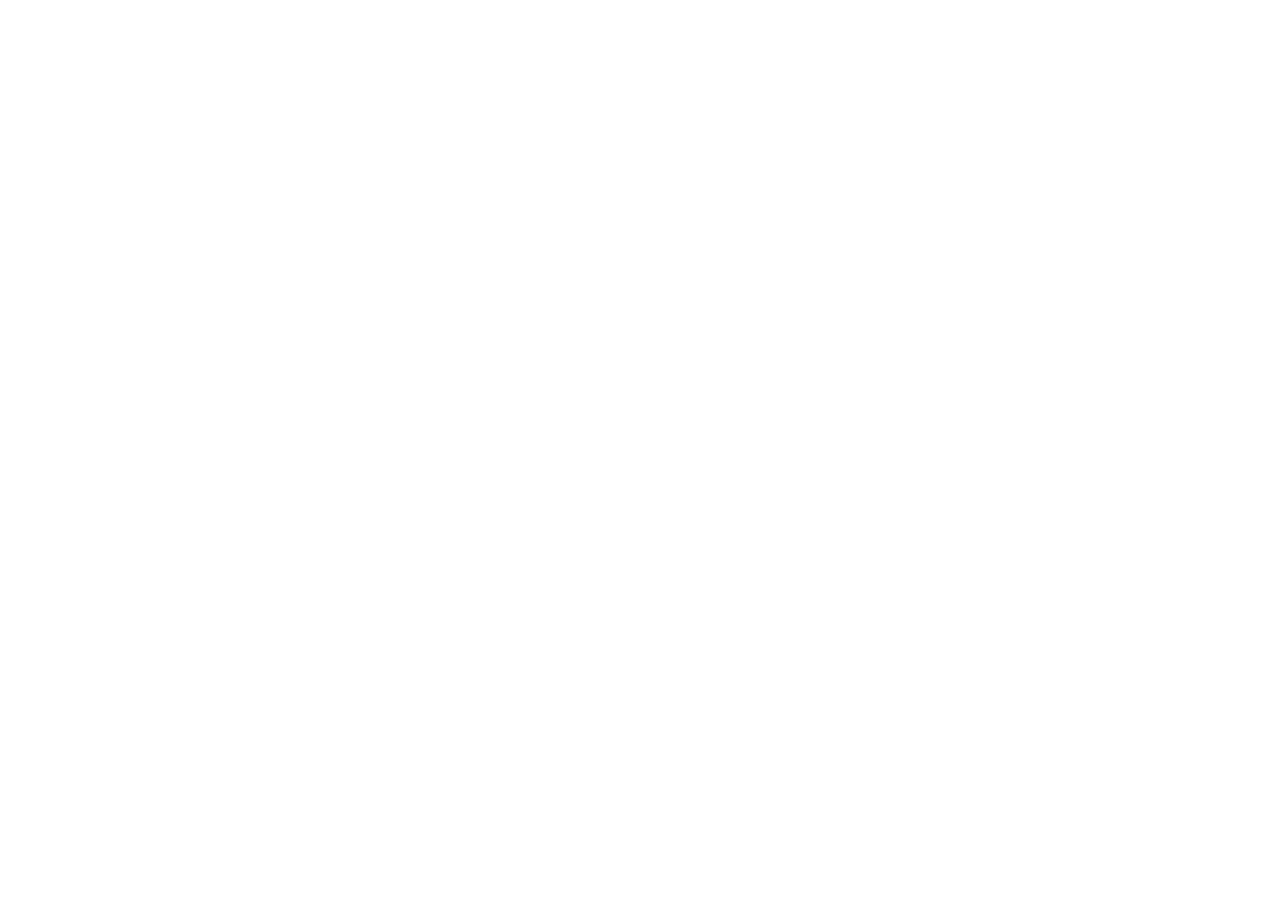
==== about.html @ 44ac0d16 "first commit" ====
<!DOCTYPE html>
<html lang="fr">
<head> 
<meta charset="UTF-8"> 
<meta name="viewport" content="width=device-width, initial-scale=1.0"> 
<title>AfriTalent — Accueil</title> 
<!-- Bootstrap 5 via CDN : feuille de style --> 
<link 
href="https://cdn.jsdelivr.net/npm/bootstrap@5.3.0/dist/css/bootstrap.min.css" 
rel="stylesheet"> 
<!-- Votre feuille de style personnelle --> 
<link rel="stylesheet" href="css/style.css">
</head>
<body> 
<!-- Le contenu de la page sera ajoute ici --> 
<!-- Bootstrap 5 via CDN : script JavaScript --> 
<script 
src="https://cdn.jsdelivr.net/npm/bootstrap@5.3.0/dist/js/bootstrap.bundle.min.js"
></script> 
<!-- Votre script JavaScript --> 
<script src="js/main.js"></script>
</body>
</html>
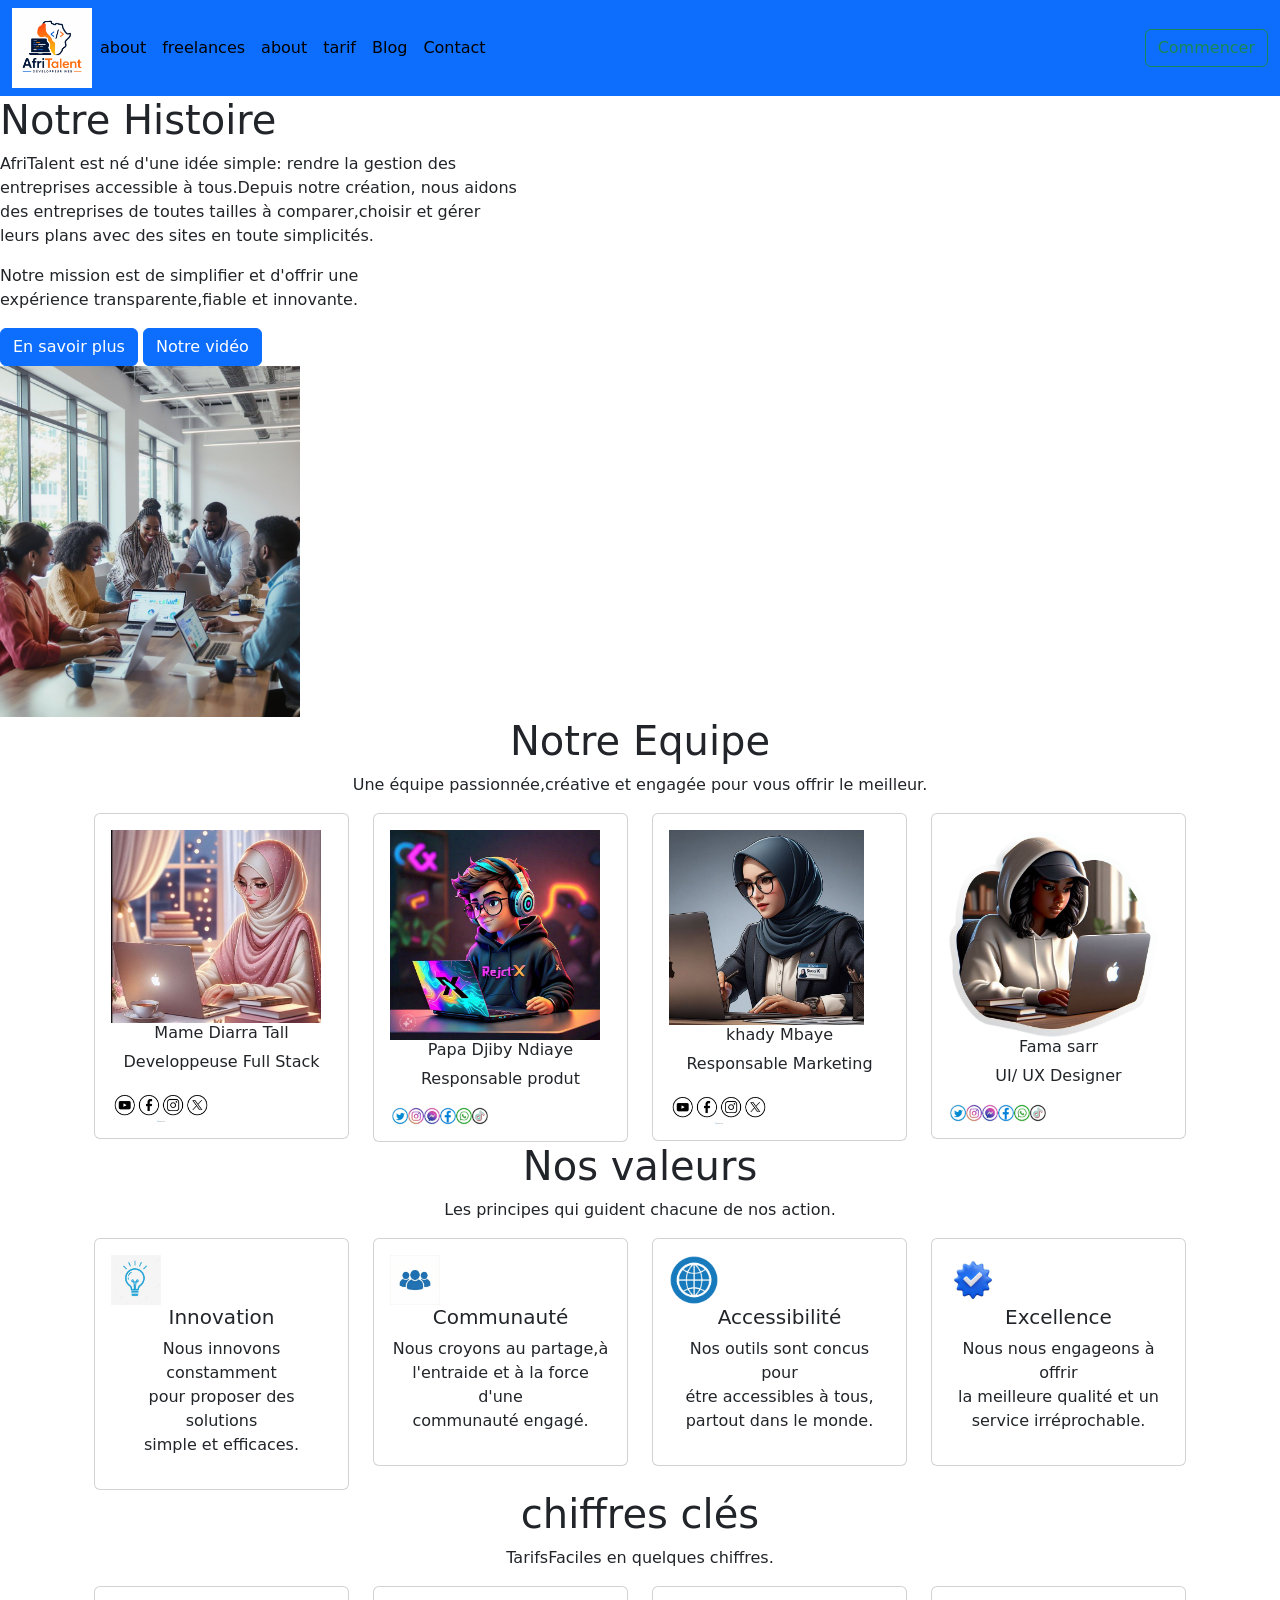
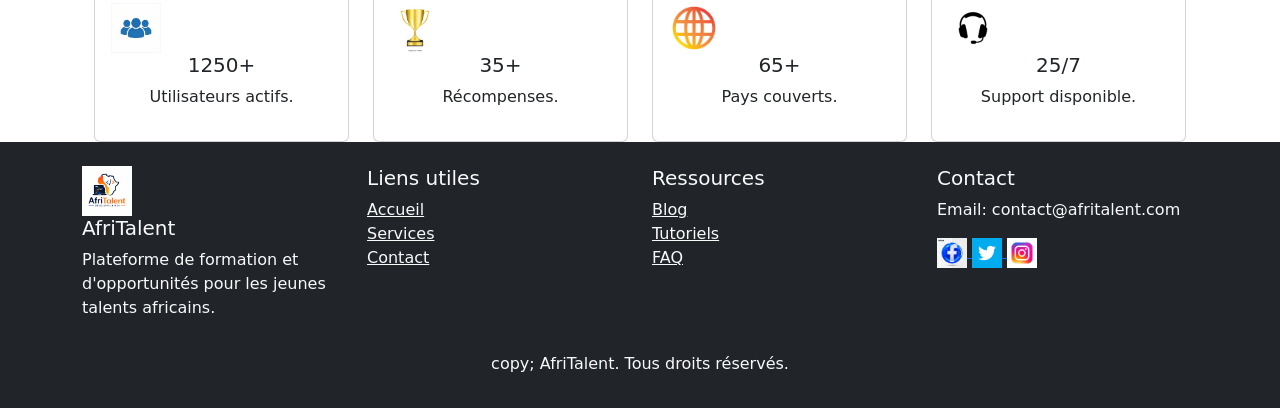
==== commit e28bfee8: "HTML : structure complète des 5 pages avec sections et contenu texte" ====
--- a/about.html
+++ b/about.html
@@ -3,21 +3,273 @@
 <head> 
 <meta charset="UTF-8"> 
 <meta name="viewport" content="width=device-width, initial-scale=1.0"> 
-<title>AfriTalent — Accueil</title> 
+<title>AfriTalent — A propos</title> 
 <!-- Bootstrap 5 via CDN : feuille de style --> 
 <link 
 href="https://cdn.jsdelivr.net/npm/bootstrap@5.3.0/dist/css/bootstrap.min.css" 
 rel="stylesheet"> 
 <!-- Votre feuille de style personnelle --> 
-<link rel="stylesheet" href="css/style.css">
-</head>
-<body> 
-<!-- Le contenu de la page sera ajoute ici --> 
+ <link rel="stylesheet" href="css/style.css">
+ </head>
+ <body>
+  <!-- Le contenu de la page sera ajoute ici -->
+ <nav class="navbar navbar-expand-lg bg-primary">
+  <div class="container-fluid">
+    <img src="IMAGE/LOGO.png" width="80px ">
+    <button class="navbar-toggler" type="button" data-bs-toggle="collapse" data-bs-target="#navbarSupportedContent" aria-controls="navbarSupportedContent" aria-expanded="false" aria-label="Toggle navigation">
+      <span class="navbar-toggler-icon"></span>
+    </button>
+    <div class="collapse navbar-collapse" id="navbarSupportedContent">
+      <ul class="navbar-nav me-auto mb-2 mb-lg-0">
+        <li class="nav-item">
+          <a class="nav-link active" aria-current="page" href="index.html">about</a>
+        </li>
+        <li class="nav-item">
+          <a class="nav-link active" aria-current="page" href="freelances.html">freelances</a>
+        </li><li class="nav-item">
+          <a class="nav-link active" aria-current="page" href="about.html">about</a>
+        </li><li class="nav-item">
+          <a class="nav-link active" aria-current="page" href="tarif.html">tarif</a>
+        </li><li class="nav-item">
+          <a class="nav-link active" aria-current="page" href="Blog.html">Blog</a>
+        </li><li class="nav-item">
+          <a class="nav-link active" aria-current="page" href="contact.html">Contact</a>
+        </li>
+      </ul>
+      <form class="d-flex" role="search">
+        <!-- <input class="form-control me-2" type="search" placeholder="Search" aria-label="Search"/> -->
+        <button class="btn btn-outline-success" type="submit">Commencer</button>
+      </form>
+    </div>
+  </div>
+</nav>
+
+<section>
+  <h1>Notre Histoire</h1>
+  <p>AfriTalent est né d'une idée simple: rendre la gestion des <br> entreprises accessible à tous.Depuis notre création, nous aidons <br> des entreprises de toutes tailles à comparer,choisir et gérer <br>leurs plans avec des sites en toute simplicités.<p>
+    <p>Notre mission est de simplifier et d'offrir une <br>expérience transparente,fiable et innovante.</p>
+    <div>
+      <button type="button" class="btn btn-primary">En savoir plus</button>
+      <button type="button" class="btn btn-primary">Notre vidéo </button>
+    </div>
+    <div>
+      <img src="IMAGE/histoire.jpg" width="300">
+    </div>
+</section>
+<section>
+  <div class="container text-center ">
+    <h1>Notre Equipe</h1>
+    <p>Une équipe passionnée,créative et engagée pour vous offrir le meilleur.</p>
+   <div class="container">
+       <div class="row"> 
+          <div class="col-md-3">
+            <div class="card p-3">
+                 <img src="IMAGE/diarra.jpg" width="210"><h6>Mame Diarra Tall</h6>
+                 <p>Developpeuse Full Stack</p> 
+                 <img src="IMAGE/Application 1.jpg" width="100">
+               </div>
+            </div>
+            <div class="col-md-3">
+             <div class="card p-3">  
+                <img src="IMAGE/issa.jpg" width="210"><h6>Papa Djiby Ndiaye</h6>
+                <p> Responsable produt</p>
+                <img src="IMAGE/application2.jpg" width="100">
+              </div>
+             </div>
+         <div class="col-md-3">
+          <div class="card p-3"> 
+                <img src="IMAGE/khady.jpg" width="195"><h6>khady Mbaye</h6>
+                <p>Responsable Marketing</p>
+                <img src="IMAGE/Application 1.jpg" width="100">
+              </div>
+          </div>
+           <div class="col-md-3">
+             <div class="card p-3"> 
+                <img src="IMAGE/fama.jpg" width="210"><h6>Fama sarr</h6>
+                <p>UI/ UX Designer</p>
+                <img src="IMAGE/application2.jpg" width="100">
+              </div>
+          </div>
+    </div>
+  </div>
+
+</section>
+
+<section>
+  <div class="container text-center">
+    <h1>Nos valeurs</h1>
+    <p>Les principes qui guident chacune de nos action.</p>
+         <div class="container">
+       <div class="row"> 
+          <div class="col-md-3">
+            <div class="card p-3 "> 
+                <img src="IMAGE/innovation.jpg" width="50">
+                <h5>Innovation</h5>
+                 <p>Nous innovons constamment <br> pour proposer des solutions <br>simple et efficaces.</p> 
+            </div>
+          </div>
+          <div class="col-md-3">
+            <div class="card p-3"> 
+                <img src="IMAGE/communauté.jpg"width="50">
+                <h5>Communauté</h5>
+                <p> Nous croyons au partage,à <br>l'entraide et à la force d'une <br>communauté engagé.</p>
+
+              </div>
+          </div>
+        <div class="col-md-3">
+            <div class="card p-3"> 
+                <img src="IMAGE/accessibilité.jpg" width="50">
+                <h5>Accessibilité</h5>
+                <p>Nos outils sont concus pour <br>étre accessibles à tous,<br>partout dans le monde.</p>
+            </div>
+         </div>
+         <div class="col-md-3">
+            <div class="card p-3"> 
+               <img src="IMAGE/excellence.jpg" width="50">
+               <h5>Excellence</h5>
+                <p>Nous nous engageons à offrir <br> la meilleure qualité et un <br>service irréprochable.</p>
+            </div>
+          </div>
+    </div>
+  </div>
+</section>
+
+<section>
+  <div class="container text-center">
+    <h1>chiffres clés</h1>
+    <p>TarifsFaciles en quelques chiffres.</p>
+    <div class="container">
+       <div class="row"> 
+          <div class="col-md-3">
+            <div class="card p-3 ">
+                <img src="IMAGE/communauté.jpg" width="50">
+                <h5>1250+</h5>
+                 <p>Utilisateurs actifs.</p> 
+                 
+              </div>
+            </div>
+           <div class="col-md-3">
+              <div class="card p-3"> 
+                <img src="IMAGE/recompense.jpg" width="50">
+                <h5>35+</h5>
+                <p> Récompenses.</p>
+
+              </div>
+          </div>
+         <div class="col-md-3">
+             <div class="card p-3"> 
+                <img src="IMAGE/pays.jpg" width="50">
+                <h5>65+</h5>
+                <p>Pays couverts.</p>
+              </div>
+          </div>
+          <div class="col-md-3">
+             <div class="card p-3"> 
+               <img src="IMAGE/support.jpg" width="50">
+               <h5>25/7</h5>
+                <p>Support disponible.</p>
+              </div>
+          </div>
+      </div>
+    </div>
+  </div>
+</section>
 <!-- Bootstrap 5 via CDN : script JavaScript --> 
 <script 
 src="https://cdn.jsdelivr.net/npm/bootstrap@5.3.0/dist/js/bootstrap.bundle.min.js"
 ></script> 
 <!-- Votre script JavaScript --> 
 <script src="js/main.js"></script>
+
+<footer class="bg-dark text-light pt-4">
+
+  <div class="container">
+
+    <div class="row">
+
+      <!-- Colonne 1 -->
+
+      <div class="col-md-3">
+        <img src="IMAGE/LOGO.png" width="50">
+
+        <h5>AfriTalent</h5>
+
+        <p>Plateforme de formation et d'opportunités pour les jeunes talents africains.</p>
+
+      </div>
+
+      <!-- Colonne 2 -->
+
+      <div class="col-md-3">
+
+        <h5>Liens utiles</h5>
+
+        <ul class="list-unstyled">
+
+          <li><a href="#" class="text-light">Accueil</a></li>
+
+          <li><a href="#" class="text-light">Services</a></li>
+
+          <li><a href="#" class="text-light">Contact</a></li>
+
+        </ul>
+
+      </div>
+
+      <!-- Colonne 3 -->
+
+      <div class="col-md-3">
+
+        <h5>Ressources</h5>
+
+        <ul class="list-unstyled">
+
+          <li><a href="#" class="text-light">Blog</a></li>
+
+          <li><a href="#" class="text-light">Tutoriels</a></li>
+
+          <li><a href="#" class="text-light">FAQ</a></li>
+
+        </ul>
+
+      </div>
+
+      <!-- Colonne 4 -->
+
+      <div class="col-md-3">
+
+        <h5>Contact</h5>
+
+        <p>Email: contact@afritalent.com</p>
+
+        <!-- Réseaux sociaux -->
+
+       <a href="https://www.facebook.com" targret="blank">
+                 <img src="IMAGE/facebook.jpg" width="30"> 
+            </a>
+        <a href="https://www.bi-twitter.com" targret="blank">
+                 <img src="IMAGE/twiter.jpg" width="30"> 
+            </a>
+        
+
+        <a href="https://www.bi-instagram.com" targret="blank">
+                 <img src="IMAGE/instagramme.jpg" width="30"> 
+            </a>
+
+      </div>
+
+    </div>
+
+    <!-- Copyright -->
+
+    <div class="text-center mt-3 pb-3">
+
+      <p>copy; <span id="year"></span> AfriTalent. Tous droits réservés.</p>
+
+    </div>
+
+  </div>
+
+</footer>
 </body>
 </html>
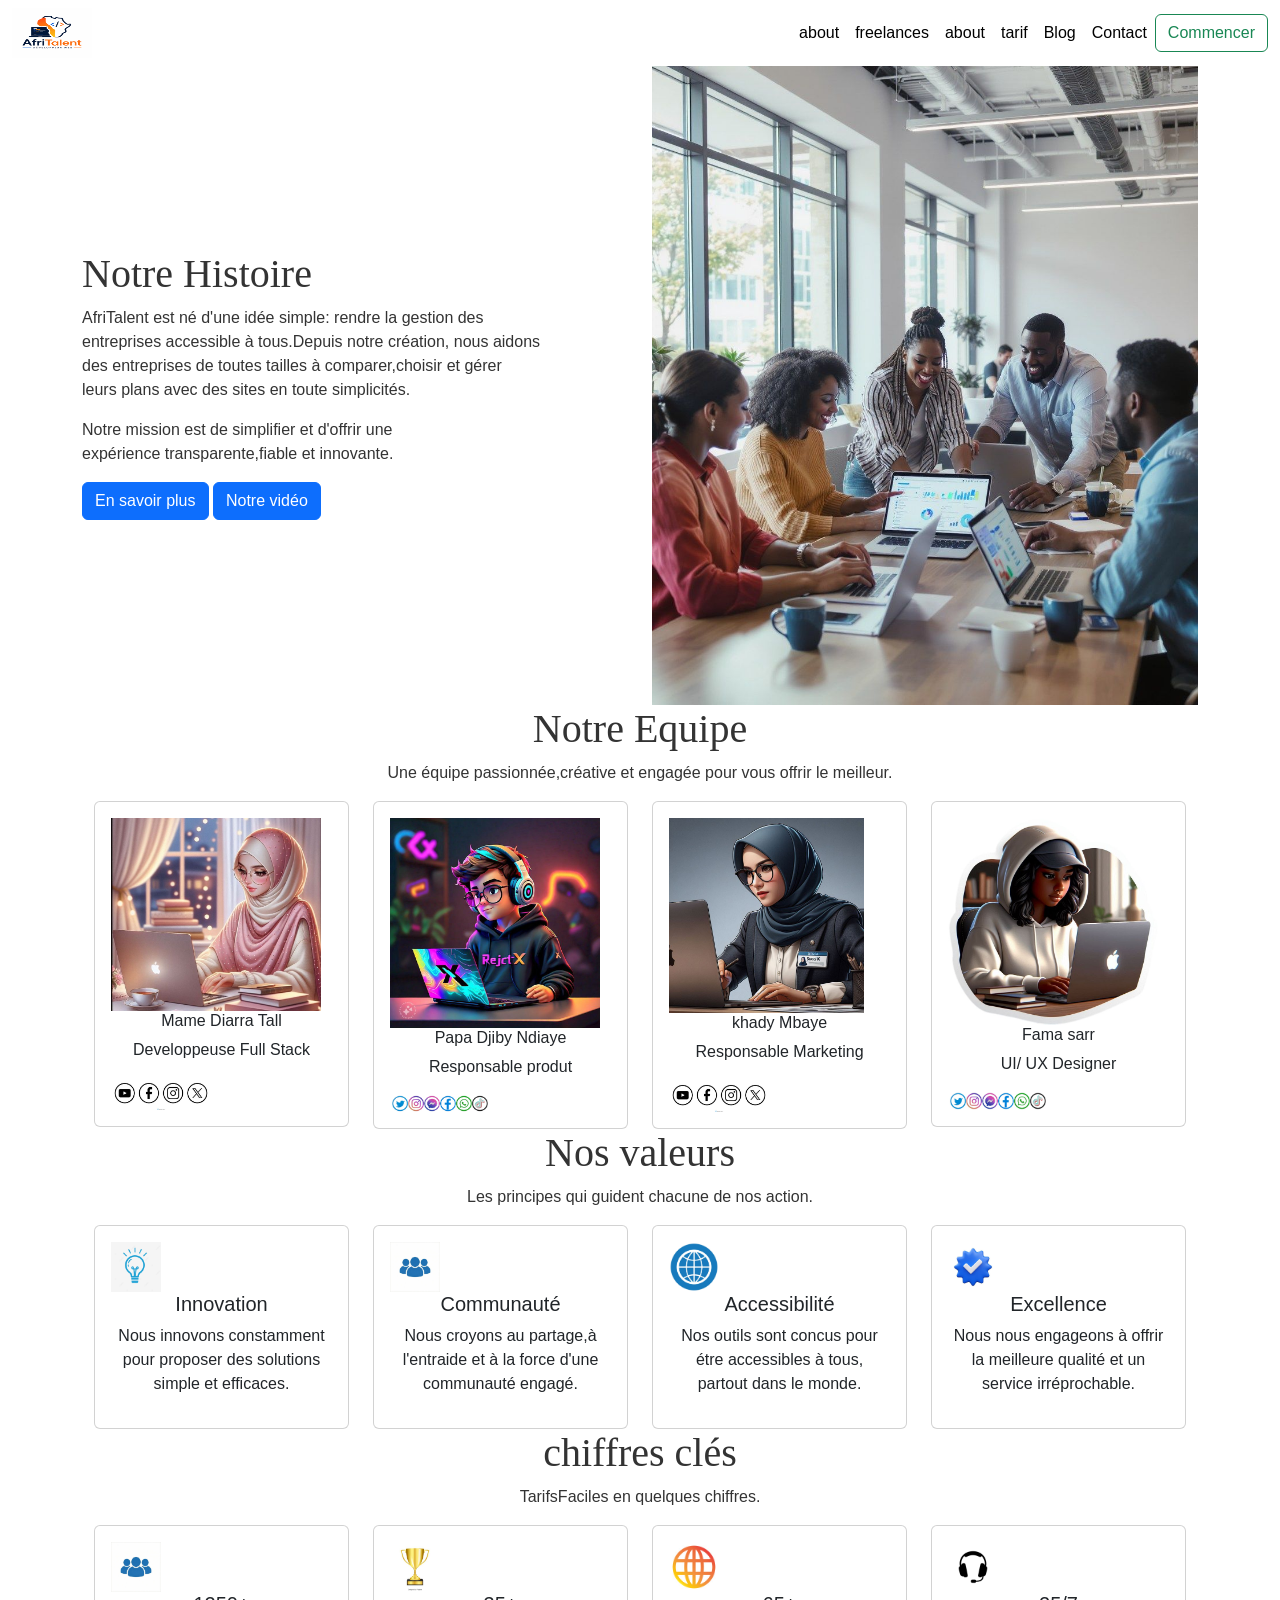
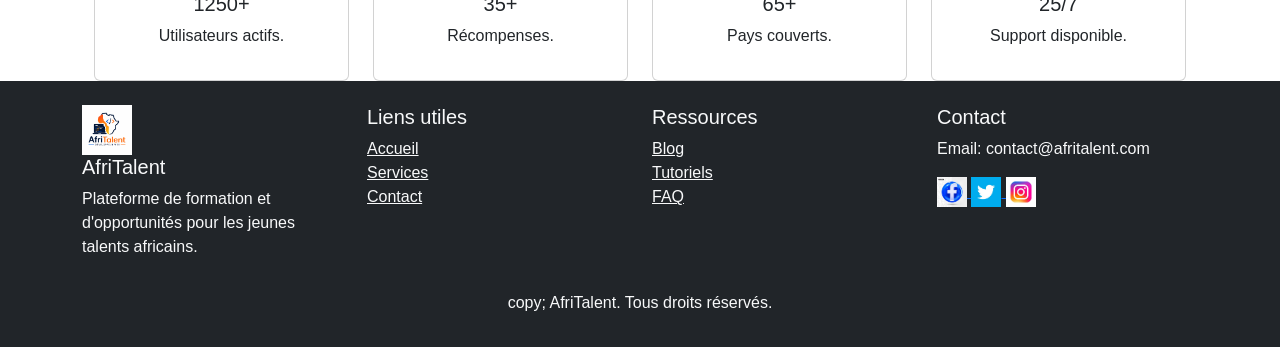
==== commit 0bcd12a2: "CSS : variables, typographie, layout général et styles de base" ====
--- a/about.html
+++ b/about.html
@@ -13,14 +13,14 @@
  </head>
  <body>
   <!-- Le contenu de la page sera ajoute ici -->
- <nav class="navbar navbar-expand-lg bg-primary">
+ <nav class="navbar navbar-expand-lg bg-white">
   <div class="container-fluid">
     <img src="IMAGE/LOGO.png" width="80px ">
     <button class="navbar-toggler" type="button" data-bs-toggle="collapse" data-bs-target="#navbarSupportedContent" aria-controls="navbarSupportedContent" aria-expanded="false" aria-label="Toggle navigation">
       <span class="navbar-toggler-icon"></span>
     </button>
     <div class="collapse navbar-collapse" id="navbarSupportedContent">
-      <ul class="navbar-nav me-auto mb-2 mb-lg-0">
+      <ul class="navbar-nav ms-auto mb-2 mb-lg-0">
         <li class="nav-item">
           <a class="nav-link active" aria-current="page" href="index.html">about</a>
         </li>
@@ -45,16 +45,21 @@
 </nav>
 
 <section>
-  <h1>Notre Histoire</h1>
-  <p>AfriTalent est né d'une idée simple: rendre la gestion des <br> entreprises accessible à tous.Depuis notre création, nous aidons <br> des entreprises de toutes tailles à comparer,choisir et gérer <br>leurs plans avec des sites en toute simplicités.<p>
-    <p>Notre mission est de simplifier et d'offrir une <br>expérience transparente,fiable et innovante.</p>
-    <div>
-      <button type="button" class="btn btn-primary">En savoir plus</button>
-      <button type="button" class="btn btn-primary">Notre vidéo </button>
-    </div>
-    <div>
-      <img src="IMAGE/histoire.jpg" width="300">
-    </div>
+  <div class="container">
+    <div class="row align-items-center">
+    <div class="col-md-6">
+      <h1>Notre Histoire</h1>
+       <p>AfriTalent est né d'une idée simple: rendre la gestion des <br> entreprises accessible à tous.Depuis notre création, nous aidons <br> des entreprises de toutes tailles à comparer,choisir et gérer <br>leurs plans avec des sites en toute simplicités.<p>
+       <p>Notre mission est de simplifier et d'offrir une <br>expérience transparente,fiable et innovante.</p>
+       <button type="button" class="btn btn-primary">En savoir plus</button>
+       <button type="button" class="btn btn-primary">Notre vidéo </button>
+    </div>
+
+      <div class="col-md-6">
+        <img src="IMAGE/histoire.jpg" class="img-fluid w-80" >
+      </div>
+    </div>
+  </div>
 </section>
 <section>
   <div class="container text-center ">
--- a/css/style.css
+++ b/css/style.css
@@ -0,0 +1,176 @@
+.hero {
+  position: relative;
+  overflow: hidden;
+  height: 550px; /* hauteur fixe suffisante */
+}
+
+.hero img {
+  width: 100%;
+  height: 100%;
+  object-fit: cover;
+  display: block;
+}
+
+.hero-content {
+  position: absolute;
+  top: 180px;
+  left: 30px;
+  color: white;
+  z-index: 2;
+}
+
+#stats-section {
+  position: absolute;
+  bottom: 0;
+  left: 0;
+  right: 0;
+  color: white;
+  background: rgba(0, 0, 0, 0.5);
+  padding: 15px 0;
+  margin: 0 !important;
+  z-index: 2;
+}
+
+#stats-section p {
+  color: white;
+  margin: 0;
+}
+
+#stats-section span {
+  white-space: nowrap;
+}
+
+
+
+.hero{
+    position: relative;
+    overflow: hidden;
+}
+.hero img {
+    width: 100;
+    height: 500px;
+    object-fit: cover;
+    display: block;
+}
+.hero-content {
+    position: absolute;
+    top: 200px;
+    left: 30px;
+    color: white;
+}
+#stats-section {
+    position: absolute;
+    bottom: 0;
+    left : 0;
+    right : 0;
+    width: 100;
+    color: white;
+    background: rgba(0,0,0,0.5);
+    padding: 15px 0;
+    margin: 0;
+    white-space: nowrap;
+    font-size: 2rem;
+}
+#stats-section p {
+    color: white;
+    margin: 0;
+}
+.hero img{
+    width: 100%;
+    height: 500px;
+    object-fit:cover;
+    display:block;
+}
+.hero::after{
+    /* content: ;  */
+    position: absolute;
+    inset: 0;
+    background-color: rgba(0,0, 0, 0.45);
+}
+.hero-content{
+    position: absolute;
+    bottom: 2rem;
+    left: 2rem;
+    z-index: 1;
+    color: white;
+}
+.hero-content h1 {
+    font-size: 2.5rem;
+    font-weight: 700;
+    margin-bottom: 0.5rem;
+
+}
+.hero-content p {
+    font-size: 1rem;
+    margin-bottom: 1.2rem;
+    opacity: 0.9;
+}
+.hero-buttons {
+    display: flex;
+    gap: 1rem;
+}
+.hero-buttons button {
+    background: #1a73e8;
+    color: white;
+    border: none;
+    padding: 0.6rem 1.4rem;
+    border-radius: 4px;
+    font-size: 0.9rem;
+    cursor: pointer;
+}
+body {
+    overflow-x: hidden;
+    max-width: 100%;
+}
+footer {
+    width: 100%;
+    max-width: 100%;
+}
+
+/* root */
+:root {
+    --couleur-primaire:#8B1A1A;
+    --couleur-secondaire:#c9A84C;
+    --couleur-texte:#333333;
+    --couleur-fond:#ffffff;
+    --police-titre:'playfair Display',serif;
+    --police-corps:'DM sans',sans-serif;
+    --espacement:1rem;
+}
+/* 2google  font*/
+body {
+    font-family: var(--police-corps);
+}
+h1,h2,h3 {
+    font-family: var(--police-titre);
+}
+
+/* css+style de base */
+* {
+    margin: 0;
+    padding: 0;
+    box-sizing: border-box;
+}
+body {
+    font-family: var(--police-corps);
+    color: var(--couleur-texte);
+    background-color: var(--couleur-fond);
+}
+
+/* Navbar stylisé */
+nav {
+    background-color: var(--couleur-primaire);
+    display: flex;
+    align-items: center;
+    padding: var(--espacement) 2rem;
+    gap: 2rem;
+}
+nav img {
+    height: 50px;
+}
+nav a {
+    color: white;
+    text-decoration: none;
+    font-weight: 600;
+}
+
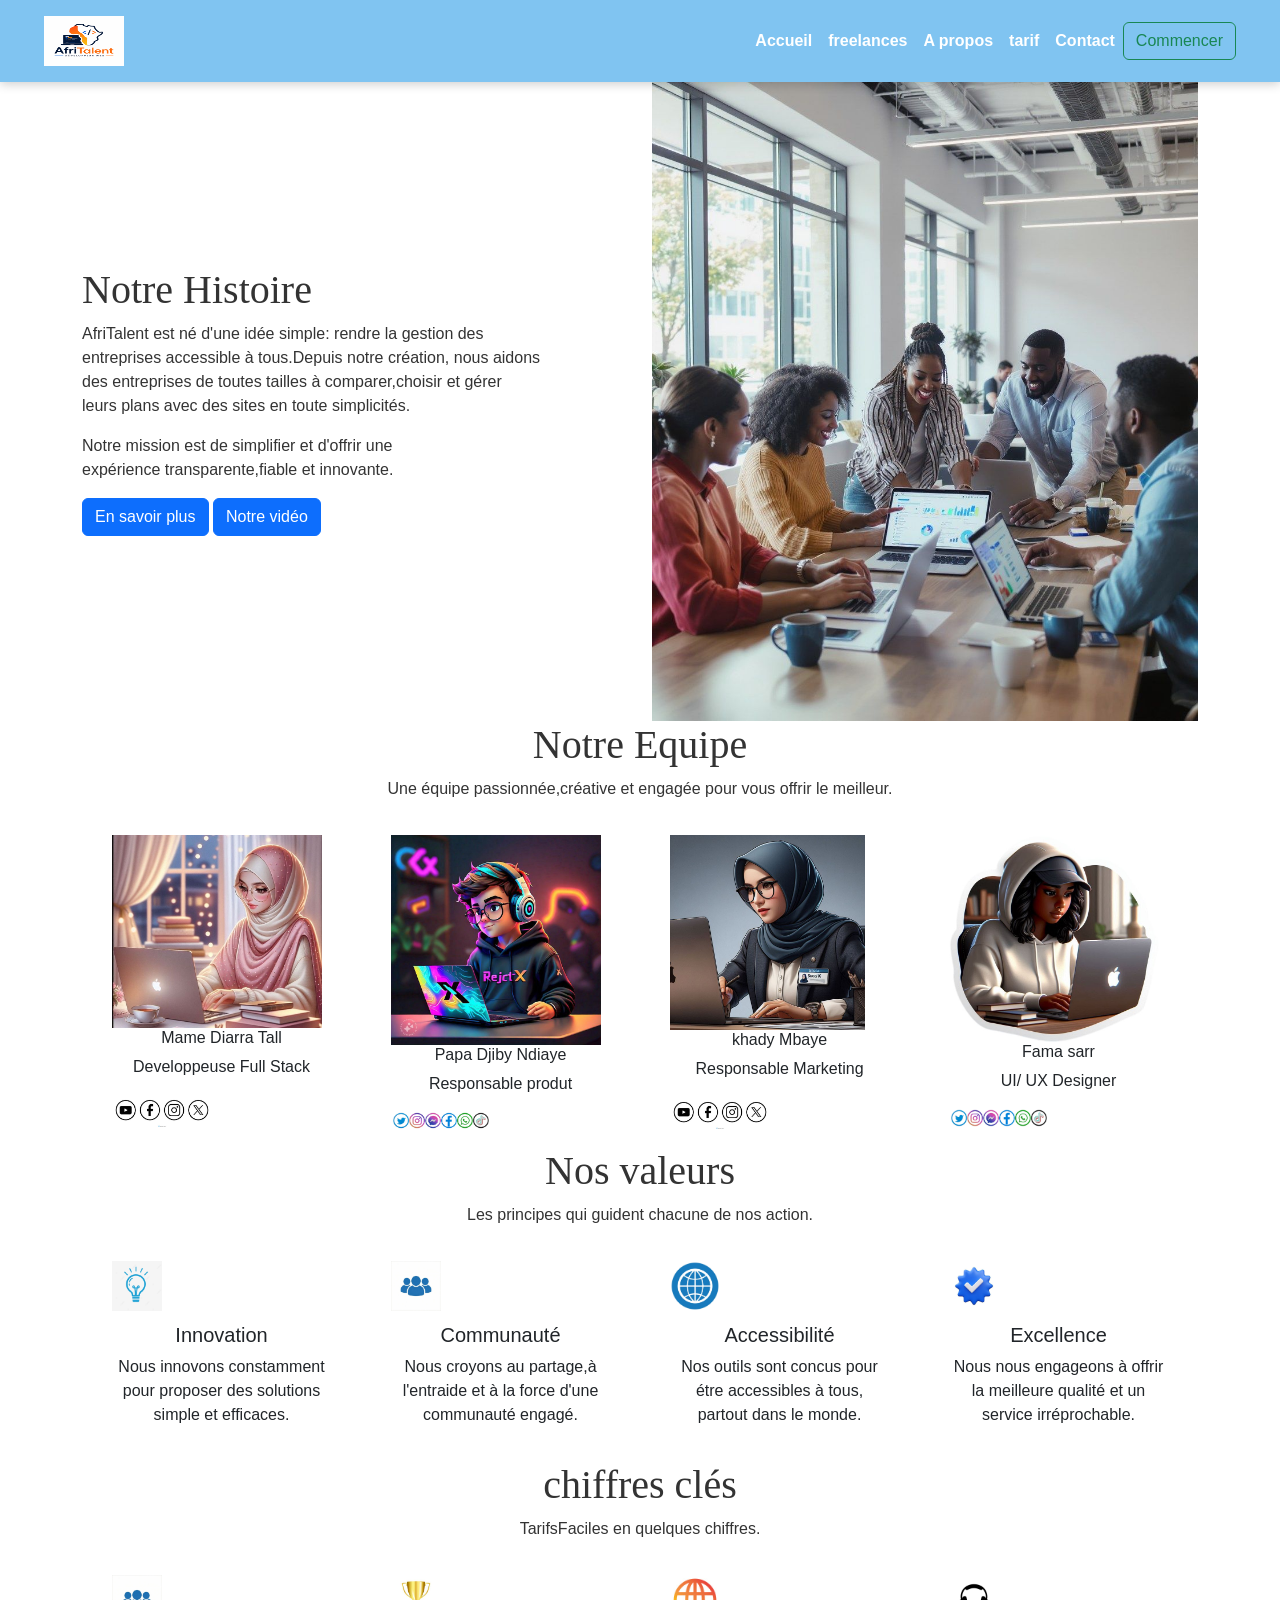
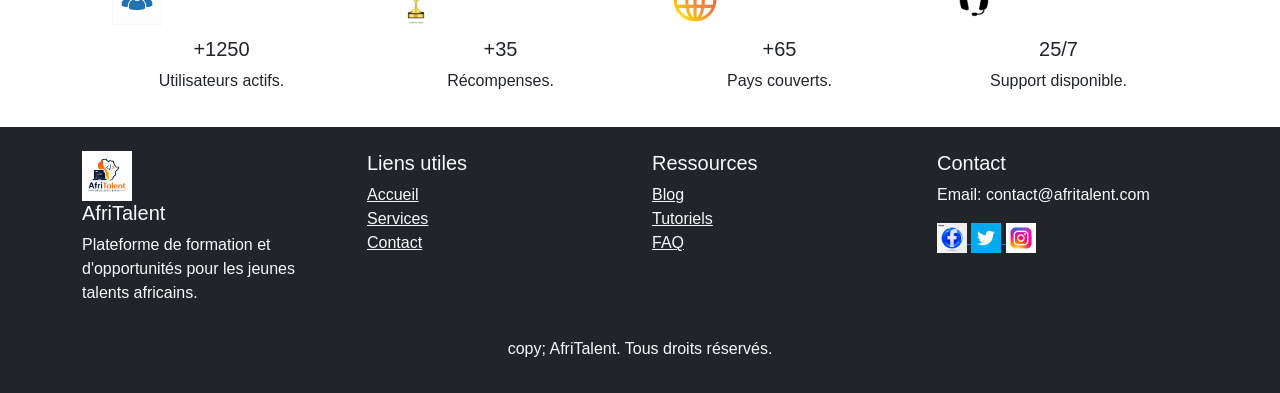
==== commit d9a195cd: "CSS : Bento Grid, sections hero et catégories, effets hover" ====
--- a/about.html
+++ b/about.html
@@ -22,16 +22,15 @@
     <div class="collapse navbar-collapse" id="navbarSupportedContent">
       <ul class="navbar-nav ms-auto mb-2 mb-lg-0">
         <li class="nav-item">
-          <a class="nav-link active" aria-current="page" href="index.html">about</a>
+          <a class="nav-link active" aria-current="page" href="index.html">Accueil</a>
         </li>
         <li class="nav-item">
           <a class="nav-link active" aria-current="page" href="freelances.html">freelances</a>
         </li><li class="nav-item">
-          <a class="nav-link active" aria-current="page" href="about.html">about</a>
+          <a class="nav-link active" aria-current="page" href="about.html">A propos</a>
         </li><li class="nav-item">
           <a class="nav-link active" aria-current="page" href="tarif.html">tarif</a>
-        </li><li class="nav-item">
-          <a class="nav-link active" aria-current="page" href="Blog.html">Blog</a>
+
         </li><li class="nav-item">
           <a class="nav-link active" aria-current="page" href="contact.html">Contact</a>
         </li>
@@ -148,7 +147,7 @@
           <div class="col-md-3">
             <div class="card p-3 ">
                 <img src="IMAGE/communauté.jpg" width="50">
-                <h5>1250+</h5>
+                <h5>+1250</h5>
                  <p>Utilisateurs actifs.</p> 
                  
               </div>
@@ -156,7 +155,7 @@
            <div class="col-md-3">
               <div class="card p-3"> 
                 <img src="IMAGE/recompense.jpg" width="50">
-                <h5>35+</h5>
+                <h5>+35</h5>
                 <p> Récompenses.</p>
 
               </div>
@@ -164,7 +163,7 @@
          <div class="col-md-3">
              <div class="card p-3"> 
                 <img src="IMAGE/pays.jpg" width="50">
-                <h5>65+</h5>
+                <h5>+65</h5>
                 <p>Pays couverts.</p>
               </div>
           </div>
--- a/css/style.css
+++ b/css/style.css
@@ -3,7 +3,9 @@
   overflow: hidden;
   height: 550px; /* hauteur fixe suffisante */
 }
-
+.navbar.bg-white {
+  background-color: var(--couleur-primaire) !important;
+}
 .hero img {
   width: 100%;
   height: 100%;
@@ -174,3 +176,307 @@
     font-weight: 600;
 }
 
+
+
+
+/* ============================================
+   VARIABLES CSS
+   ============================================ */
+:root {
+  --couleur-primaire: #76bff0eb;
+  --couleur-secondaire: #C9A84C;
+  --couleur-texte: #333333;
+  --couleur-fond: #ffffff;
+  --couleur-fond-alt: #f8f4f0;
+  --couleur-carte: #ffffff;
+  --police-titre: 'Playfair Display', serif;
+  --police-corps: 'DM Sans', sans-serif;
+  --espacement: 1rem;
+}
+
+/* ============================================
+   RESET & BASE
+   ============================================ */
+* {
+  margin: 0;
+  padding: 0;
+  box-sizing: border-box;
+}
+
+body {
+  font-family: var(--police-corps);
+  color: var(--couleur-texte);
+  background-color: var(--couleur-fond);
+  overflow-x: hidden;
+}
+
+h1, h2, h3 {
+  font-family: var(--police-titre);
+}
+
+/* ============================================
+   NAVBAR
+   ============================================ */
+.navbar {
+  background-color: var(--couleur-primaire) !important;
+  padding: var(--espacement) 2rem;
+  position: sticky;
+  top: 0;
+  z-index: 100;
+  box-shadow: 0 2px 10px rgba(0, 0, 0, 0.2);
+  transition: box-shadow 0.3s ease, padding 0.3s ease;
+}
+
+.navbar .nav-link {
+  color: white !important;
+  font-weight: 600;
+  transition: color 0.3s ease;
+}
+
+.navbar .nav-link:hover {
+  color: var(--couleur-secondaire) !important;
+}
+
+.navbar-toggler {
+  border-color: white;
+}
+
+.navbar-toggler-icon {
+  filter: invert(1);
+}
+
+/* ============================================
+   HERO
+   ============================================ */
+.hero {
+  position: relative;
+  overflow: hidden;
+  height: 550px;
+}
+
+.hero img {
+  width: 100%;
+  height: 100%;
+  object-fit: cover;
+  display: block;
+}
+
+/* content:'' est obligatoire sinon ::after n'apparait pas */
+.hero::after {
+  content: '';
+  position: absolute;
+  inset: 0;
+  background-color: rgba(0, 0, 0, 0.45);
+  z-index: 1;
+}
+
+.hero-content {
+  position: absolute;
+  top: 180px;
+  left: 30px;
+  color: white;
+  z-index: 2;
+}
+
+.hero-content h1 {
+  font-family: var(--police-titre);
+  font-size: clamp(2rem, 4vw, 3.5rem);
+  font-weight: 700;
+  margin-bottom: 0.5rem;
+}
+
+.hero-content p {
+  font-size: 1.1rem;
+  margin-bottom: 1.5rem;
+  opacity: 0.9;
+}
+
+.hero-buttons {
+  display: flex;
+  gap: 1rem;
+  flex-wrap: wrap;
+}
+
+.hero-buttons button {
+  background-color: var(--couleur-primaire);
+  color: white;
+  border: 2px solid white;
+  padding: 0.6rem 1.4rem;
+  border-radius: 4px;
+  font-size: 0.95rem;
+  cursor: pointer;
+  transition: background-color 0.3s ease, color 0.3s ease;
+}
+
+.hero-buttons button:hover {
+  background-color: white;
+  color: var(--couleur-primaire);
+}
+
+/* Stats collées en bas du hero */
+#stats-section {
+  position: absolute;
+  bottom: 0;
+  left: 0;
+  right: 0;
+  color: white;
+  background: rgba(0, 0, 0, 0.55);
+  padding: 15px 0;
+  margin: 0 !important;
+  z-index: 2;
+}
+
+#stats-section p {
+  color: white;
+  margin: 0;
+}
+
+#stats-section span {
+  white-space: nowrap;
+  font-size: 1.8rem;
+  font-weight: 700;
+  color: var(--couleur-secondaire);
+}
+
+/* ============================================
+   BENTO GRID — #how-it-works
+   ============================================ */
+#how-it-works {
+  background-color: var(--couleur-fond-alt);
+  padding: 5rem 2rem;
+}
+
+/* Remplacement de la grille Bootstrap par CSS Grid */
+#how-it-works .row {
+  display: grid !important;
+  grid-template-columns: repeat(3, 1fr);
+  gap: 1.5rem;
+}
+
+/* Reset des colonnes Bootstrap */
+#how-it-works .row > div {
+  width: 100% !important;
+  max-width: 100% !important;
+  padding: 0;
+}
+
+/* Carte 1 : occupe 2 colonnes */
+#how-it-works .row > div:nth-child(1) {
+  grid-column: span 2;
+}
+
+/* Carte 4 : occupe la colonne 3 sur les 2 lignes */
+#how-it-works .row > div:nth-child(4) {
+  grid-column: 3;
+  grid-row: 1 / span 2;
+}
+
+#how-it-works .card {
+  border: none;
+  border-radius: 1rem;
+  background-color: var(--couleur-carte);
+  height: 100%;
+  transition: transform 0.3s ease, box-shadow 0.3s ease;
+}
+
+#how-it-works .card:hover {
+  transform: translateY(-5px);
+  box-shadow: 0 12px 30px rgba(0, 0, 0, 0.1);
+}
+
+/* Numéros décoratifs 01 02 03 04 */
+#how-it-works .text-primary {
+  color: var(--couleur-primaire) !important;
+  font-size: 2.5rem;
+  font-weight: 900;
+  opacity: 0.2;
+  display: block;
+  line-height: 1;
+  margin-bottom: 0.5rem;
+}
+
+/* ============================================
+   CATÉGORIES DE SERVICES
+   ============================================ */
+.card {
+  border-radius: 1rem;
+  border: 2px solid transparent;
+  transition: transform 0.3s ease,
+              box-shadow 0.3s ease,
+              background-color 0.3s ease,
+              border-color 0.3s ease,
+              color 0.3s ease;
+}
+
+.card:hover {
+  transform: translateY(-6px) scale(1.02);
+  box-shadow: 0 16px 40px rgba(0, 0, 0, 0.12);
+  background-color: var(--couleur-primaire);
+  color: white;
+  border-color: var(--couleur-primaire);
+}
+
+.card:hover h5,
+.card:hover p {
+  color: white;
+}
+
+/* Icônes 50px */
+.card img[width="50"] {
+  margin-bottom: 0.75rem;
+  transition: filter 0.3s ease, transform 0.3s ease;
+}
+
+.card:hover img[width="50"] {
+  filter: brightness(0) invert(1);
+  transform: scale(1.1);
+}
+
+/* ============================================
+   TÉMOIGNAGES — #Témoignage
+   ============================================ */
+#Témoignage {
+  background-color: var(--couleur-fond-alt);
+  padding: 5rem 2rem;
+}
+
+#Témoignage .card {
+  border: none;
+  box-shadow: 0 4px 20px rgba(0, 0, 0, 0.07);
+  text-align: center;
+}
+
+/* Photos avatars — exclut les images d'étoiles */
+#Témoignage .card img:not([src*="etoile"]) {
+  border-radius: 50%;
+  width: 100px !important;
+  height: 100px;
+  object-fit: cover;
+  border: 3px solid var(--couleur-primaire);
+  display: block;
+  margin: 0 auto 0.75rem;
+}
+
+#Témoignage .card p {
+  font-style: italic;
+  color: #555;
+  font-size: 0.95rem;
+  margin-top: 0.5rem;
+}
+
+/* ============================================
+   FOOTER
+   ============================================ */
+footer {
+  width: 100%;
+  max-width: 100%;
+}
+
+footer a {
+  transition: opacity 0.3s ease;
+}
+
+footer a:hover {
+  opacity: 0.7;
+}
+
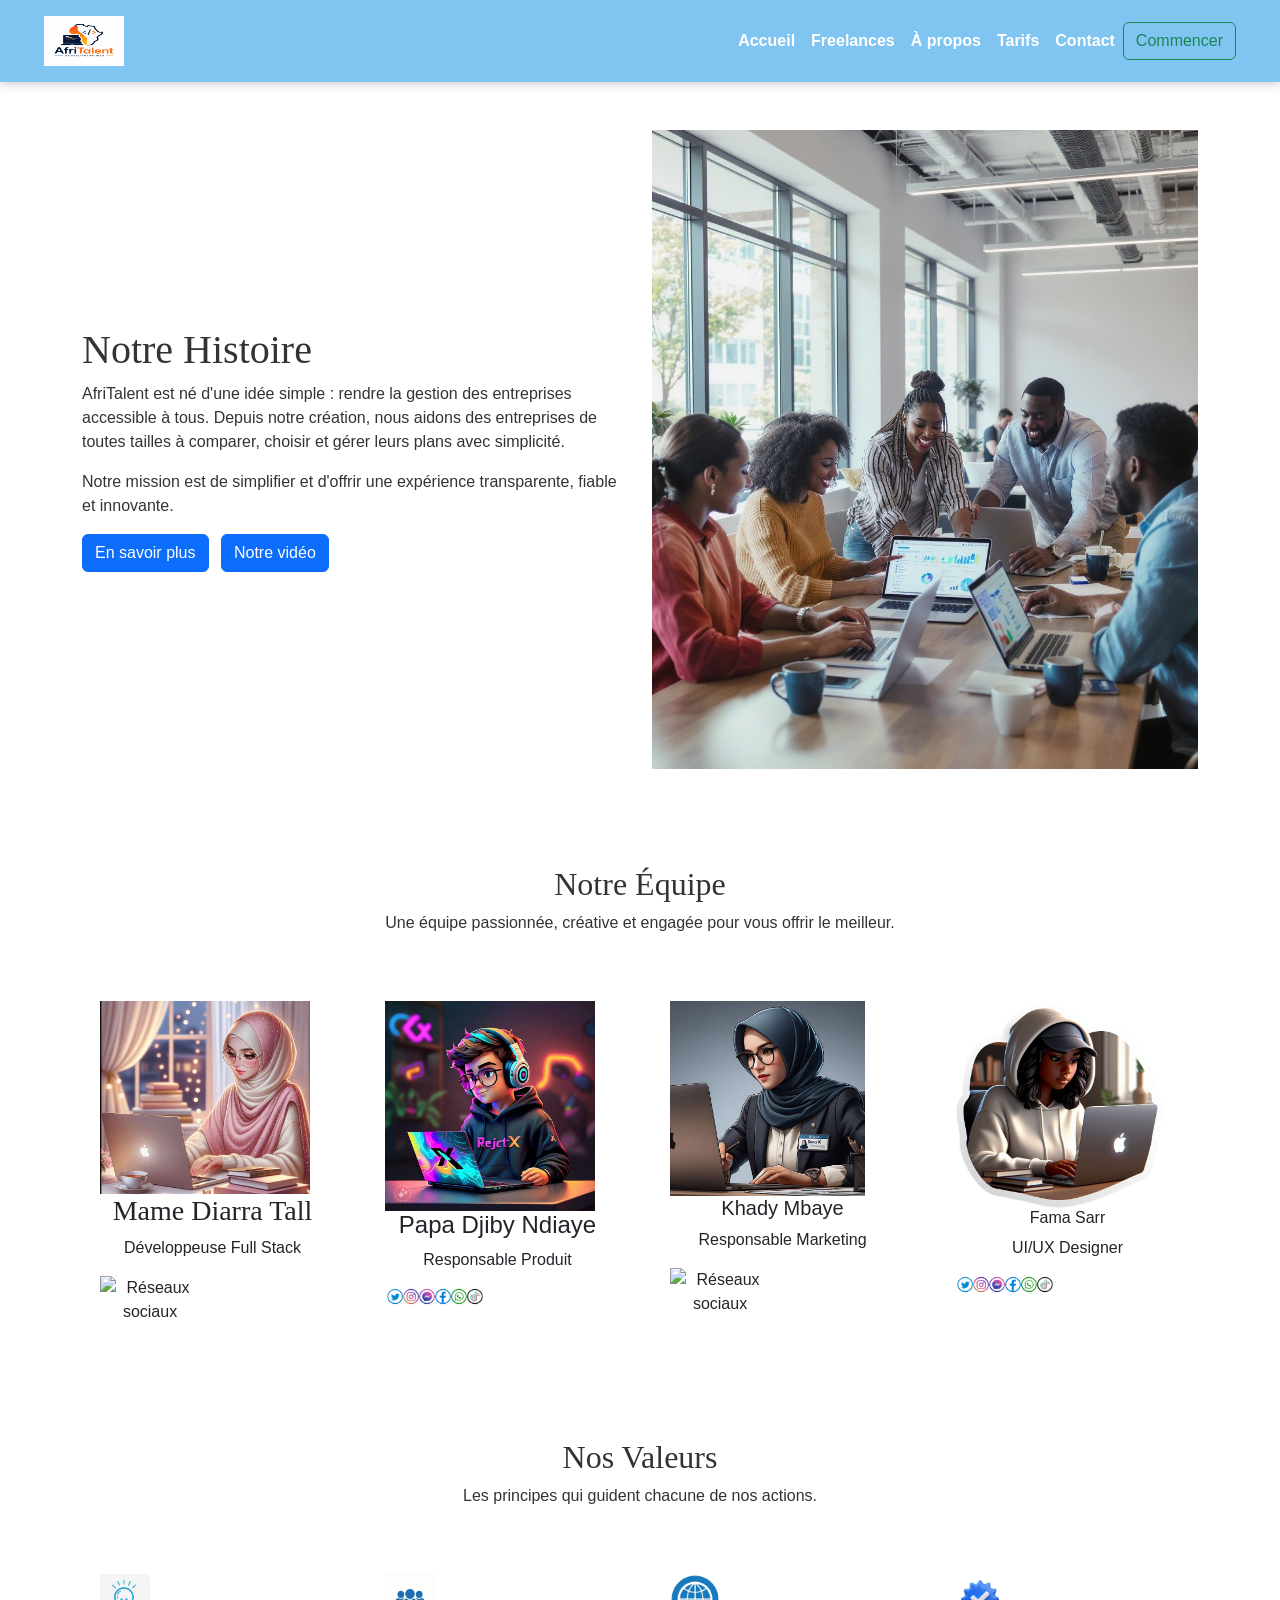
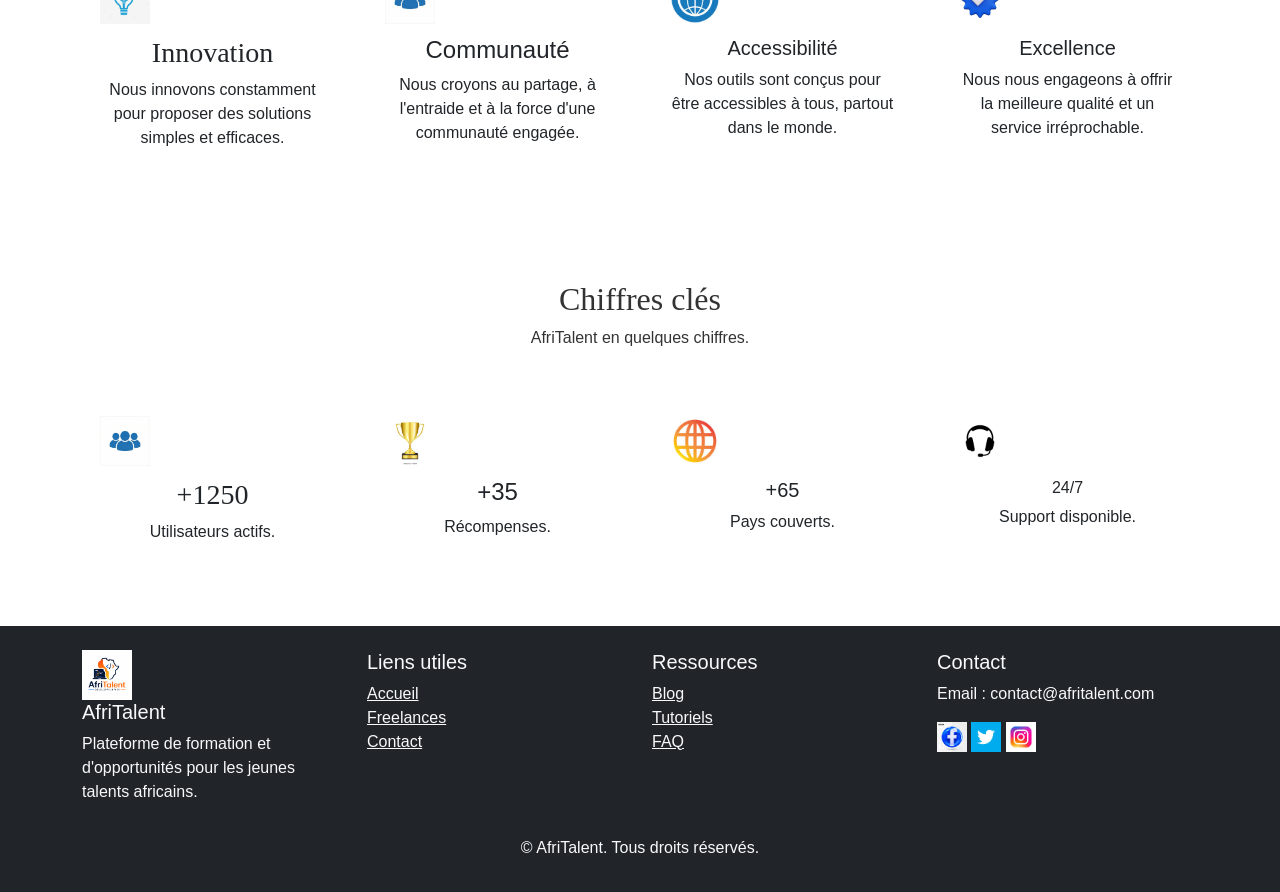
==== commit 901ca575: "Finalisation : corrections responsive, optimisation du code et commentaires" ====
--- a/about.html
+++ b/about.html
@@ -1,279 +1,226 @@
 <!DOCTYPE html>
 <html lang="fr">
-<head> 
-<meta charset="UTF-8"> 
-<meta name="viewport" content="width=device-width, initial-scale=1.0"> 
-<title>AfriTalent — A propos</title> 
-<!-- Bootstrap 5 via CDN : feuille de style --> 
-<link 
-href="https://cdn.jsdelivr.net/npm/bootstrap@5.3.0/dist/css/bootstrap.min.css" 
-rel="stylesheet"> 
-<!-- Votre feuille de style personnelle --> 
- <link rel="stylesheet" href="css/style.css">
- </head>
- <body>
-  <!-- Le contenu de la page sera ajoute ici -->
- <nav class="navbar navbar-expand-lg bg-white">
-  <div class="container-fluid">
-    <img src="IMAGE/LOGO.png" width="80px ">
-    <button class="navbar-toggler" type="button" data-bs-toggle="collapse" data-bs-target="#navbarSupportedContent" aria-controls="navbarSupportedContent" aria-expanded="false" aria-label="Toggle navigation">
-      <span class="navbar-toggler-icon"></span>
-    </button>
-    <div class="collapse navbar-collapse" id="navbarSupportedContent">
-      <ul class="navbar-nav ms-auto mb-2 mb-lg-0">
-        <li class="nav-item">
-          <a class="nav-link active" aria-current="page" href="index.html">Accueil</a>
-        </li>
-        <li class="nav-item">
-          <a class="nav-link active" aria-current="page" href="freelances.html">freelances</a>
-        </li><li class="nav-item">
-          <a class="nav-link active" aria-current="page" href="about.html">A propos</a>
-        </li><li class="nav-item">
-          <a class="nav-link active" aria-current="page" href="tarif.html">tarif</a>
-
-        </li><li class="nav-item">
-          <a class="nav-link active" aria-current="page" href="contact.html">Contact</a>
-        </li>
-      </ul>
-      <form class="d-flex" role="search">
-        <!-- <input class="form-control me-2" type="search" placeholder="Search" aria-label="Search"/> -->
-        <button class="btn btn-outline-success" type="submit">Commencer</button>
-      </form>
-    </div>
-  </div>
-</nav>
-
-<section>
-  <div class="container">
-    <div class="row align-items-center">
-    <div class="col-md-6">
-      <h1>Notre Histoire</h1>
-       <p>AfriTalent est né d'une idée simple: rendre la gestion des <br> entreprises accessible à tous.Depuis notre création, nous aidons <br> des entreprises de toutes tailles à comparer,choisir et gérer <br>leurs plans avec des sites en toute simplicités.<p>
-       <p>Notre mission est de simplifier et d'offrir une <br>expérience transparente,fiable et innovante.</p>
-       <button type="button" class="btn btn-primary">En savoir plus</button>
-       <button type="button" class="btn btn-primary">Notre vidéo </button>
-    </div>
-
-      <div class="col-md-6">
-        <img src="IMAGE/histoire.jpg" class="img-fluid w-80" >
-      </div>
-    </div>
-  </div>
-</section>
-<section>
-  <div class="container text-center ">
-    <h1>Notre Equipe</h1>
-    <p>Une équipe passionnée,créative et engagée pour vous offrir le meilleur.</p>
-   <div class="container">
-       <div class="row"> 
-          <div class="col-md-3">
-            <div class="card p-3">
-                 <img src="IMAGE/diarra.jpg" width="210"><h6>Mame Diarra Tall</h6>
-                 <p>Developpeuse Full Stack</p> 
-                 <img src="IMAGE/Application 1.jpg" width="100">
-               </div>
-            </div>
-            <div class="col-md-3">
-             <div class="card p-3">  
-                <img src="IMAGE/issa.jpg" width="210"><h6>Papa Djiby Ndiaye</h6>
-                <p> Responsable produt</p>
-                <img src="IMAGE/application2.jpg" width="100">
-              </div>
-             </div>
-         <div class="col-md-3">
-          <div class="card p-3"> 
-                <img src="IMAGE/khady.jpg" width="195"><h6>khady Mbaye</h6>
-                <p>Responsable Marketing</p>
-                <img src="IMAGE/Application 1.jpg" width="100">
-              </div>
-          </div>
-           <div class="col-md-3">
-             <div class="card p-3"> 
-                <img src="IMAGE/fama.jpg" width="210"><h6>Fama sarr</h6>
-                <p>UI/ UX Designer</p>
-                <img src="IMAGE/application2.jpg" width="100">
-              </div>
-          </div>
-    </div>
-  </div>
-
-</section>
-
-<section>
-  <div class="container text-center">
-    <h1>Nos valeurs</h1>
-    <p>Les principes qui guident chacune de nos action.</p>
-         <div class="container">
-       <div class="row"> 
-          <div class="col-md-3">
-            <div class="card p-3 "> 
-                <img src="IMAGE/innovation.jpg" width="50">
-                <h5>Innovation</h5>
-                 <p>Nous innovons constamment <br> pour proposer des solutions <br>simple et efficaces.</p> 
-            </div>
-          </div>
-          <div class="col-md-3">
-            <div class="card p-3"> 
-                <img src="IMAGE/communauté.jpg"width="50">
-                <h5>Communauté</h5>
-                <p> Nous croyons au partage,à <br>l'entraide et à la force d'une <br>communauté engagé.</p>
-
-              </div>
-          </div>
-        <div class="col-md-3">
-            <div class="card p-3"> 
-                <img src="IMAGE/accessibilité.jpg" width="50">
-                <h5>Accessibilité</h5>
-                <p>Nos outils sont concus pour <br>étre accessibles à tous,<br>partout dans le monde.</p>
-            </div>
-         </div>
-         <div class="col-md-3">
-            <div class="card p-3"> 
-               <img src="IMAGE/excellence.jpg" width="50">
-               <h5>Excellence</h5>
-                <p>Nous nous engageons à offrir <br> la meilleure qualité et un <br>service irréprochable.</p>
-            </div>
-          </div>
-    </div>
-  </div>
-</section>
-
-<section>
-  <div class="container text-center">
-    <h1>chiffres clés</h1>
-    <p>TarifsFaciles en quelques chiffres.</p>
+
+<head>
+  <meta charset="UTF-8">
+  <meta name="viewport" content="width=device-width, initial-scale=1.0">
+  <title>AfriTalent — À propos</title>
+  <!-- Bootstrap 5 via CDN -->
+  <link href="https://cdn.jsdelivr.net/npm/bootstrap@5.3.0/dist/css/bootstrap.min.css" rel="stylesheet">
+  <!-- Bootstrap Icons -->
+  <link href="https://cdn.jsdelivr.net/npm/bootstrap-icons@1.10.5/font/bootstrap-icons.css" rel="stylesheet">
+  <!-- Feuille de style personnelle -->
+  <link rel="stylesheet" href="css/style.css">
+</head>
+
+<body>
+
+  <!-- NAVBAR -->
+  <nav class="navbar navbar-expand-lg bg-white">
+    <div class="container-fluid">
+      <img src="IMAGE/LOGO.png" width="80" alt="Logo AfriTalent">
+      <button class="navbar-toggler" type="button" data-bs-toggle="collapse" data-bs-target="#navbarSupportedContent"
+        aria-controls="navbarSupportedContent" aria-expanded="false" aria-label="Toggle navigation">
+        <span class="navbar-toggler-icon"></span>
+      </button>
+      <div class="collapse navbar-collapse" id="navbarSupportedContent">
+        <ul class="navbar-nav ms-auto mb-2 mb-lg-0">
+          <li class="nav-item"><a class="nav-link" href="index.html">Accueil</a></li>
+          <li class="nav-item"><a class="nav-link" href="freelances.html">Freelances</a></li>
+          <li class="nav-item"><a class="nav-link active" aria-current="page" href="about.html">À propos</a></li>
+          <li class="nav-item"><a class="nav-link" href="tarif.html">Tarifs</a></li>
+          <li class="nav-item"><a class="nav-link" href="contact.html">Contact</a></li>
+        </ul>
+        <form class="d-flex" role="search">
+          <button class="btn btn-outline-success" type="submit">Commencer</button>
+        </form>
+      </div>
+    </div>
+  </nav>
+
+  <!-- SECTION NOTRE HISTOIRE -->
+  <section class="py-5">
     <div class="container">
-       <div class="row"> 
-          <div class="col-md-3">
-            <div class="card p-3 ">
-                <img src="IMAGE/communauté.jpg" width="50">
-                <h5>+1250</h5>
-                 <p>Utilisateurs actifs.</p> 
-                 
-              </div>
-            </div>
-           <div class="col-md-3">
-              <div class="card p-3"> 
-                <img src="IMAGE/recompense.jpg" width="50">
-                <h5>+35</h5>
-                <p> Récompenses.</p>
-
-              </div>
-          </div>
-         <div class="col-md-3">
-             <div class="card p-3"> 
-                <img src="IMAGE/pays.jpg" width="50">
-                <h5>+65</h5>
-                <p>Pays couverts.</p>
-              </div>
-          </div>
-          <div class="col-md-3">
-             <div class="card p-3"> 
-               <img src="IMAGE/support.jpg" width="50">
-               <h5>25/7</h5>
-                <p>Support disponible.</p>
-              </div>
-          </div>
-      </div>
-    </div>
-  </div>
-</section>
-<!-- Bootstrap 5 via CDN : script JavaScript --> 
-<script 
-src="https://cdn.jsdelivr.net/npm/bootstrap@5.3.0/dist/js/bootstrap.bundle.min.js"
-></script> 
-<!-- Votre script JavaScript --> 
-<script src="js/main.js"></script>
-
-<footer class="bg-dark text-light pt-4">
-
-  <div class="container">
-
-    <div class="row">
-
-      <!-- Colonne 1 -->
-
-      <div class="col-md-3">
-        <img src="IMAGE/LOGO.png" width="50">
-
-        <h5>AfriTalent</h5>
-
-        <p>Plateforme de formation et d'opportunités pour les jeunes talents africains.</p>
-
-      </div>
-
-      <!-- Colonne 2 -->
-
-      <div class="col-md-3">
-
-        <h5>Liens utiles</h5>
-
-        <ul class="list-unstyled">
-
-          <li><a href="#" class="text-light">Accueil</a></li>
-
-          <li><a href="#" class="text-light">Services</a></li>
-
-          <li><a href="#" class="text-light">Contact</a></li>
-
-        </ul>
-
-      </div>
-
-      <!-- Colonne 3 -->
-
-      <div class="col-md-3">
-
-        <h5>Ressources</h5>
-
-        <ul class="list-unstyled">
-
-          <li><a href="#" class="text-light">Blog</a></li>
-
-          <li><a href="#" class="text-light">Tutoriels</a></li>
-
-          <li><a href="#" class="text-light">FAQ</a></li>
-
-        </ul>
-
-      </div>
-
-      <!-- Colonne 4 -->
-
-      <div class="col-md-3">
-
-        <h5>Contact</h5>
-
-        <p>Email: contact@afritalent.com</p>
-
-        <!-- Réseaux sociaux -->
-
-       <a href="https://www.facebook.com" targret="blank">
-                 <img src="IMAGE/facebook.jpg" width="30"> 
-            </a>
-        <a href="https://www.bi-twitter.com" targret="blank">
-                 <img src="IMAGE/twiter.jpg" width="30"> 
-            </a>
-        
-
-        <a href="https://www.bi-instagram.com" targret="blank">
-                 <img src="IMAGE/instagramme.jpg" width="30"> 
-            </a>
-
-      </div>
-
-    </div>
-
-    <!-- Copyright -->
-
-    <div class="text-center mt-3 pb-3">
-
-      <p>copy; <span id="year"></span> AfriTalent. Tous droits réservés.</p>
-
-    </div>
-
-  </div>
-
-</footer>
+      <div class="row align-items-center">
+        <div class="col-md-6">
+          <h1>Notre Histoire</h1>
+          <p>AfriTalent est né d'une idée simple : rendre la gestion des entreprises accessible à tous. Depuis notre
+            création, nous aidons des entreprises de toutes tailles à comparer, choisir et gérer leurs plans avec
+            simplicité.</p>
+          <p>Notre mission est de simplifier et d'offrir une expérience transparente, fiable et innovante.</p>
+          <button type="button" class="btn btn-primary">En savoir plus</button>
+          <button type="button" class="btn btn-primary ms-2">Notre vidéo</button>
+        </div>
+        <div class="col-md-6">
+          <img src="IMAGE/histoire.jpg" class="img-fluid" alt="Notre histoire AfriTalent">
+        </div>
+      </div>
+    </div>
+  </section>
+
+  <!-- SECTION ÉQUIPE -->
+  <section class="py-5">
+    <div class="container text-center">
+      <h2>Notre Équipe</h2>
+      <p>Une équipe passionnée, créative et engagée pour vous offrir le meilleur.</p>
+      <div class="row g-4 mt-4">
+        <div class="col-md-3">
+          <div class="card p-3">
+            <img src="IMAGE/diarra.jpg" width="210" alt="Photo de Mame Diarra Tall">
+            <h3>Mame Diarra Tall</h3>
+            <p>Développeuse Full Stack</p>
+            <img src="IMAGE/Application1.jpg" width="100" alt="Réseaux sociaux">
+          </div>
+        </div>
+        <div class="col-md-3">
+          <div class="card p-3">
+            <img src="IMAGE/issa.jpg" width="210" alt="Photo de Papa Djiby Ndiaye">
+            <h4>Papa Djiby Ndiaye</h4>
+            <p>Responsable Produit</p>
+            <img src="IMAGE/application2.jpg" width="100" alt="Réseaux sociaux">
+          </div>
+        </div>
+        <div class="col-md-3">
+          <div class="card p-3">
+            <img src="IMAGE/khady.jpg" width="195" alt="Photo de Khady Mbaye">
+            <h5>Khady Mbaye</h5>
+            <p>Responsable Marketing</p>
+            <img src="IMAGE/Application1.jpg" width="100" alt="Réseaux sociaux">
+          </div>
+        </div>
+        <div class="col-md-3">
+          <div class="card p-3">
+            <img src="IMAGE/fama.jpg" width="210" alt="Photo de Fama Sarr">
+            <h6>Fama Sarr</h6>
+            <p>UI/UX Designer</p>
+            <img src="IMAGE/application2.jpg" width="100" alt="Réseaux sociaux">
+          </div>
+        </div>
+      </div>
+    </div>
+  </section>
+
+  <!-- SECTION NOS VALEURS -->
+  <section class="py-5">
+    <div class="container text-center">
+      <h2>Nos Valeurs</h2>
+      <p>Les principes qui guident chacune de nos actions.</p>
+      <div class="row g-4 mt-4">
+        <div class="col-md-3">
+          <div class="card p-3">
+            <img src="IMAGE/innovation.jpg" width="50" alt="Innovation">
+            <h3>Innovation</h3>
+            <p>Nous innovons constamment pour proposer des solutions simples et efficaces.</p>
+          </div>
+        </div>
+        <div class="col-md-3">
+          <div class="card p-3">
+            <img src="IMAGE/communauté.jpg" width="50" alt="Communauté">
+            <h4>Communauté</h4>
+            <p>Nous croyons au partage, à l'entraide et à la force d'une communauté engagée.</p>
+          </div>
+        </div>
+        <div class="col-md-3">
+          <div class="card p-3">
+            <img src="IMAGE/accessibilité.jpg" width="50" alt="Accessibilité">
+            <h5>Accessibilité</h5>
+            <p>Nos outils sont conçus pour être accessibles à tous, partout dans le monde.</p>
+          </div>
+        </div>
+        <div class="col-md-3">
+          <div class="card p-3">
+            <img src="IMAGE/excellence.jpg" width="50" alt="Excellence">
+            <h5>Excellence</h5>
+            <p>Nous nous engageons à offrir la meilleure qualité et un service irréprochable.</p>
+          </div>
+        </div>
+      </div>
+    </div>
+  </section>
+
+  <!-- SECTION CHIFFRES CLÉS avec compteurs animés -->
+  <section class="py-5">
+    <div class="container text-center">
+      <h2>Chiffres clés</h2>
+      <p>AfriTalent en quelques chiffres.</p>
+      <div class="row g-4 mt-4">
+        <div class="col-md-3">
+          <div class="card p-3">
+            <img src="IMAGE/communauté.jpg" width="50" alt="Utilisateurs">
+            <h3 class="counter" data-target="1250">+1250</h3>
+            <p>Utilisateurs actifs.</p>
+          </div>
+        </div>
+        <div class="col-md-3">
+          <div class="card p-3">
+            <img src="IMAGE/recompense.jpg" width="50" alt="Récompenses">
+            <h4 class="counter" data-target="35">+35</h4>
+            <p>Récompenses.</p>
+          </div>
+        </div>
+        <div class="col-md-3">
+          <div class="card p-3">
+            <img src="IMAGE/pays.jpg" width="50" alt="Pays">
+            <h5 class="counter" data-target="65">+65</h5>
+            <p>Pays couverts.</p>
+          </div>
+        </div>
+        <div class="col-md-3">
+          <div class="card p-3">
+            <img src="IMAGE/support.jpg" width="50" alt="Support">
+            <h6>24/7</h6>
+            <p>Support disponible.</p>
+          </div>
+        </div>
+      </div>
+    </div>
+  </section>
+
+  <!-- FOOTER -->
+  <footer class="bg-dark text-light pt-4">
+    <div class="container">
+      <div class="row">
+        <div class="col-md-3">
+          <img src="IMAGE/LOGO.png" width="50" alt="Logo AfriTalent">
+          <h5>AfriTalent</h5>
+          <p>Plateforme de formation et d'opportunités pour les jeunes talents africains.</p>
+        </div>
+        <div class="col-md-3">
+          <h5>Liens utiles</h5>
+          <ul class="list-unstyled">
+            <li><a href="index.html" class="text-light">Accueil</a></li>
+            <li><a href="freelances.html" class="text-light">Freelances</a></li>
+            <li><a href="contact.html" class="text-light">Contact</a></li>
+          </ul>
+        </div>
+        <div class="col-md-3">
+          <h5>Ressources</h5>
+          <ul class="list-unstyled">
+            <li><a href="#" class="text-light">Blog</a></li>
+            <li><a href="#" class="text-light">Tutoriels</a></li>
+            <li><a href="#" class="text-light">FAQ</a></li>
+          </ul>
+        </div>
+        <div class="col-md-3">
+          <h5>Contact</h5>
+          <p>Email : contact@afritalent.com</p>
+          <a href="https://www.facebook.com" target="_blank"><img src="IMAGE/facebook.jpg" width="30"
+              alt="Facebook"></a>
+          <a href="https://www.twitter.com" target="_blank"><img src="IMAGE/twiter.jpg" width="30" alt="Twitter"></a>
+          <a href="https://www.instagram.com" target="_blank"><img src="IMAGE/instagramme.jpg" width="30"
+              alt="Instagram"></a>
+        </div>
+      </div>
+      <div class="text-center mt-3 pb-3">
+        <p>&copy; <span id="year"></span> AfriTalent. Tous droits réservés.</p>
+      </div>
+    </div>
+  </footer>
+
+  <!-- Bootstrap JS -->
+  <script src="https://cdn.jsdelivr.net/npm/bootstrap@5.3.0/dist/js/bootstrap.bundle.min.js"></script>
+  <script src="js/main.js"></script>
+
 </body>
+
 </html>
--- a/css/style.css
+++ b/css/style.css
@@ -6,6 +6,7 @@
 .navbar.bg-white {
   background-color: var(--couleur-primaire) !important;
 }
+
 .hero img {
   width: 100%;
   height: 100%;
@@ -480,3 +481,469 @@
   opacity: 0.7;
 }
 
+
+/* ============================================
+   VARIABLES CSS
+   ============================================ */
+:root {
+  --couleur-primaire: #76bff0eb;
+  --couleur-secondaire: #C9A84C;
+  --couleur-texte: #333333;
+  --couleur-fond: #ffffff;
+  --couleur-fond-alt: #f8f4f0;
+  --couleur-carte: #ffffff;
+  --police-titre: 'Playfair Display', serif;
+  --police-corps: 'DM Sans', sans-serif;
+  --espacement: 1rem;
+}
+
+/* ============================================
+   RESET & BASE
+   ============================================ */
+* {
+  margin: 0;
+  padding: 0;
+  box-sizing: border-box;
+}
+
+body {
+  font-family: var(--police-corps);
+  color: var(--couleur-texte);
+  background-color: var(--couleur-fond);
+  overflow-x: hidden;
+}
+
+h1, h2, h3 {
+  font-family: var(--police-titre);
+}
+
+/* ============================================
+   NAVBAR
+   ============================================ */
+.navbar {
+  background-color: var(--couleur-primaire) !important;
+  padding: var(--espacement) 2rem;
+  position: sticky;
+  top: 0;
+  z-index: 100;
+  box-shadow: 0 2px 10px rgba(0, 0, 0, 0.2);
+  transition: box-shadow 0.3s ease, padding 0.3s ease;
+}
+
+.navbar .nav-link {
+  color: white !important;
+  font-weight: 600;
+  transition: color 0.3s ease;
+}
+
+.navbar .nav-link:hover {
+  color: var(--couleur-secondaire) !important;
+}
+
+.navbar-toggler {
+  border-color: white;
+}
+
+.navbar-toggler-icon {
+  filter: invert(1);
+}
+
+/* ============================================
+   HERO
+   ============================================ */
+.hero {
+  position: relative;
+  overflow: hidden;
+  height: 450px;
+}
+
+.hero img {
+  width: 100%;
+  height: 100%;
+  object-fit: cover;
+  display: block;
+}
+
+/* Overlay sombre sur l'image */
+.hero::after {
+  content: '';
+  position: absolute;
+  inset: 0;
+  background-color: rgba(0, 0, 0, 0.45);
+  z-index: 1;
+}
+
+.hero-content {
+  position: absolute;
+  top: 120px;
+  left: 30px;
+  color: white;
+  z-index: 2;
+}
+
+.hero-content h1 {
+  font-family: var(--police-titre);
+  font-size: clamp(2rem, 4vw, 3.5rem);
+  font-weight: 700;
+  margin-bottom: 0.5rem;
+}
+
+.hero-content p {
+  font-size: 1.1rem;
+  margin-bottom: 1.5rem;
+  opacity: 0.9;
+}
+
+.hero-buttons {
+  display: flex;
+  gap: 1rem;
+  flex-wrap: wrap;
+}
+
+.hero-buttons button {
+  background-color: var(--couleur-primaire);
+  color: white;
+  border: 2px solid white;
+  padding: 0.6rem 1.4rem;
+  border-radius: 4px;
+  font-size: 0.95rem;
+  cursor: pointer;
+  transition: background-color 0.3s ease, color 0.3s ease;
+}
+
+.hero-buttons button:hover {
+  background-color: white;
+  color: var(--couleur-primaire);
+}
+
+/* ============================================
+   STATS — juste sous le hero
+   ============================================ */
+#stats-section {
+  position: static;
+  color: white;
+  background: rgba(0, 0, 0, 0.55);
+  padding: 15px 0;
+  margin: 0 !important;
+}
+
+#stats-section p {
+  color: white;
+  margin: 0;
+}
+
+#stats-section span {
+  white-space: nowrap;
+  font-size: 1.8rem;
+  font-weight: 700;
+  color: var(--couleur-secondaire);
+}
+
+/* ============================================
+   BENTO GRID — #how-it-works
+   ============================================ */
+#how-it-works {
+  background-color: var(--couleur-fond-alt);
+  padding: 5rem 2rem;
+}
+
+#how-it-works .row {
+  display: grid !important;
+  grid-template-columns: repeat(3, 1fr);
+  gap: 1.5rem;
+}
+
+#how-it-works .row > div {
+  width: 100% !important;
+  max-width: 100% !important;
+  padding: 0;
+}
+
+/* Carte 1 : occupe 2 colonnes */
+#how-it-works .row > div:nth-child(1) {
+  grid-column: span 2;
+}
+
+/* Carte 4 : occupe la colonne 3 sur 2 lignes */
+#how-it-works .row > div:nth-child(4) {
+  grid-column: 3;
+  grid-row: 1 / span 2;
+}
+
+#how-it-works .card {
+  border: none;
+  border-radius: 1rem;
+  background-color: var(--couleur-carte);
+  height: 100%;
+  transition: transform 0.3s ease, box-shadow 0.3s ease;
+}
+
+#how-it-works .card:hover {
+  transform: translateY(-5px);
+  box-shadow: 0 12px 30px rgba(0, 0, 0, 0.1);
+}
+
+#how-it-works .text-primary {
+  color: var(--couleur-primaire) !important;
+  font-size: 2.5rem;
+  font-weight: 900;
+  opacity: 0.2;
+  display: block;
+  line-height: 1;
+  margin-bottom: 0.5rem;
+}
+
+/* ============================================
+   CATÉGORIES DE SERVICES
+   ============================================ */
+.card {
+  border-radius: 1rem;
+  border: 2px solid transparent;
+  transition: transform 0.3s ease,
+              box-shadow 0.3s ease,
+              background-color 0.3s ease,
+              border-color 0.3s ease,
+              color 0.3s ease;
+}
+
+.card:hover {
+  transform: translateY(-6px) scale(1.02);
+  box-shadow: 0 16px 40px rgba(0, 0, 0, 0.12);
+  background-color: var(--couleur-primaire);
+  color: white;
+  border-color: var(--couleur-primaire);
+}
+
+.card:hover h5,
+.card:hover p {
+  color: white;
+}
+
+.card img[width="50"] {
+  margin-bottom: 0.75rem;
+  transition: filter 0.3s ease, transform 0.3s ease;
+}
+
+.card:hover img[width="50"] {
+  filter: brightness(0) invert(1);
+  transform: scale(1.1);
+}
+
+/* ============================================
+   TÉMOIGNAGES
+   ============================================ */
+#Témoignage {
+  background-color: var(--couleur-fond-alt);
+  padding: 5rem 2rem;
+}
+
+#Témoignage .card {
+  border: none;
+  box-shadow: 0 4px 20px rgba(0, 0, 0, 0.07);
+  text-align: center;
+}
+
+#Témoignage .card img:not([src*="etoile"]) {
+  border-radius: 50%;
+  width: 100px !important;
+  height: 100px;
+  object-fit: cover;
+  border: 3px solid var(--couleur-primaire);
+  display: block;
+  margin: 0 auto 0.75rem;
+}
+
+#Témoignage .card p {
+  font-style: italic;
+  color: #555;
+  font-size: 0.95rem;
+  margin-top: 0.5rem;
+}
+
+/* ============================================
+   FOOTER
+   ============================================ */
+footer {
+  width: 100%;
+  max-width: 100%;
+}
+
+footer a {
+  transition: opacity 0.3s ease;
+}
+
+footer a:hover {
+  opacity: 0.7;
+}
+
+/* ============================================
+   RESPONSIVE — TABLETTE (max 768px)
+   ============================================ */
+@media (max-width: 768px) {
+
+  /* Hero */
+  .hero {
+    height: 350px;
+  }
+
+  .hero-content {
+    top: 70px;
+    left: 20px;
+    right: 20px;
+  }
+
+  .hero-content h1 {
+    font-size: 1.8rem;
+  }
+
+  .hero-content p {
+    font-size: 0.95rem;
+  }
+
+  /* Boutons en colonne */
+  .hero-buttons {
+    flex-direction: column;
+    gap: 0.5rem;
+  }
+
+  /* Stats */
+  #stats-section span {
+    font-size: 1.3rem;
+  }
+
+  /* Bento Grid : 2 colonnes */
+  #how-it-works .row {
+    grid-template-columns: repeat(2, 1fr) !important;
+  }
+
+  #how-it-works .row > div:nth-child(1) {
+    grid-column: span 1;
+  }
+
+  #how-it-works .row > div:nth-child(4) {
+    grid-column: auto;
+    grid-row: auto;
+  }
+
+  /* Footer */
+  footer .col-md-3 {
+    margin-bottom: 1.5rem;
+  }
+}
+
+/* ============================================
+   RESPONSIVE — MOBILE (max 375px)
+   ============================================ */
+@media (max-width: 375px) {
+
+  /* Hero */
+  .hero {
+    height: 280px;
+  }
+
+  .hero-content {
+    top: 40px;
+    left: 15px;
+    right: 15px;
+  }
+
+  .hero-content h1 {
+    font-size: 1.4rem;
+  }
+
+  .hero-content p {
+    font-size: 0.85rem;
+    margin-bottom: 0.8rem;
+  }
+
+  /* Boutons pleine largeur */
+  .hero-buttons {
+    flex-direction: column;
+  }
+
+  .hero-buttons button {
+    width: 100%;
+    text-align: center;
+  }
+
+  /* Stats */
+  #stats-section span {
+    font-size: 1.1rem;
+  }
+
+  /* Bento Grid : 1 colonne */
+  #how-it-works .row {
+    grid-template-columns: 1fr !important;
+  }
+
+  #how-it-works .row > div:nth-child(1),
+  #how-it-works .row > div:nth-child(4) {
+    grid-column: auto;
+    grid-row: auto;
+  }
+
+  /* Témoignages */
+  #Témoignage .card img:not([src*="etoile"]) {
+    width: 70px !important;
+    height: 70px;
+  }
+
+  /* Navbar */
+  .navbar {
+    padding: 0.5rem 1rem;
+  }
+
+  /* Footer centré */
+  footer .col-md-3 {
+    text-align: center;
+    margin-bottom: 1.5rem;
+  }
+}
+
+/* ============================================
+   RESPONSIVE — DESKTOP (min 1200px)
+   ============================================ */
+@media (min-width: 1200px) {
+
+  /* Hero grand écran */
+  .hero {
+    height: 550px;
+  }
+
+  .hero-content {
+    top: 180px;
+    left: 80px;
+  }
+
+  .hero-content h1 {
+    font-size: 3.5rem;
+  }
+
+  /* Bento Grid : 3 colonnes */
+  #how-it-works .row {
+    grid-template-columns: repeat(3, 1fr) !important;
+  }
+
+  /* Stats */
+  #stats-section span {
+    font-size: 2.2rem;
+  }
+}
+
+
+
+/* Dark Mode */
+body.dark-mode {
+  background-color: #1a1a2e;
+  color: #e0e0e0;
+}
+body.dark-mode .navbar {
+  background-color: #0f0f1a !important;
+}
+body.dark-mode .card {
+  background-color: #16213e;
+  color: #e0e0e0;
+}
+body.dark-mode footer {
+  background-color: #0f0f1a !important;
+}
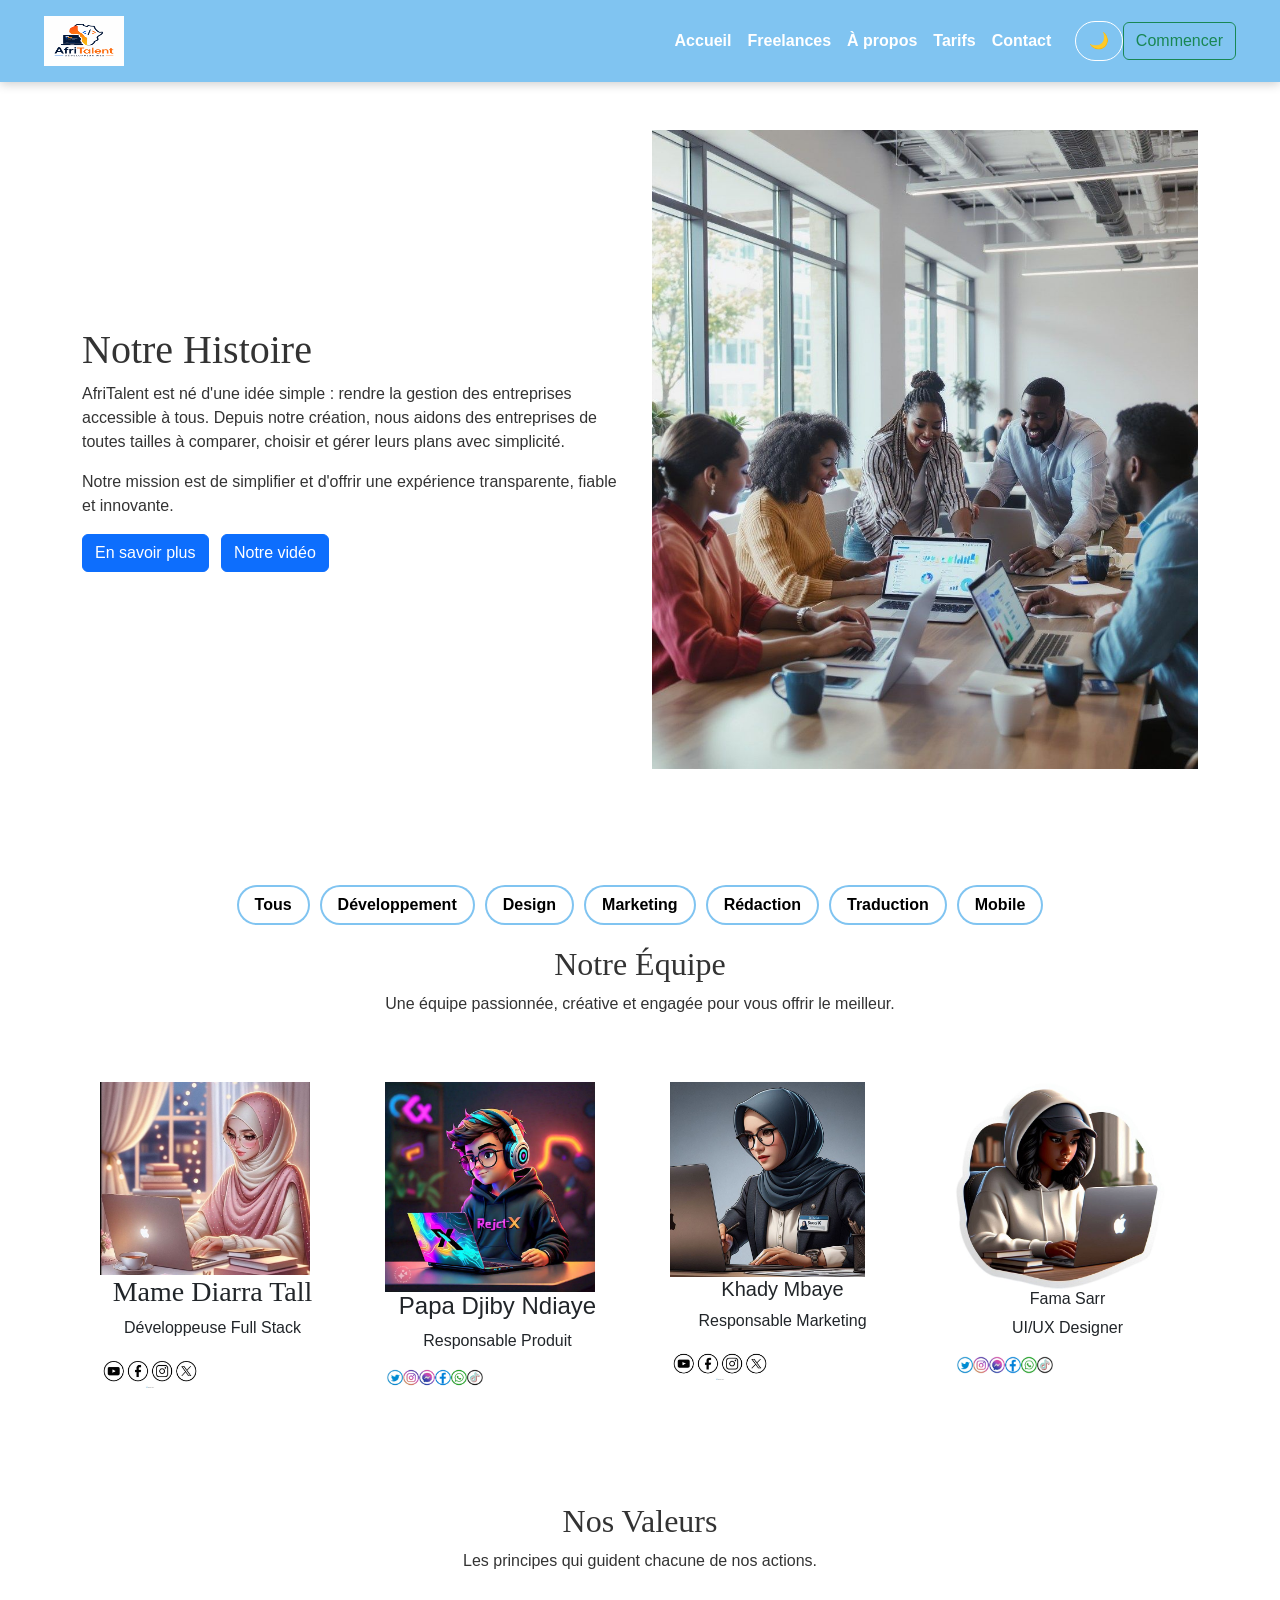
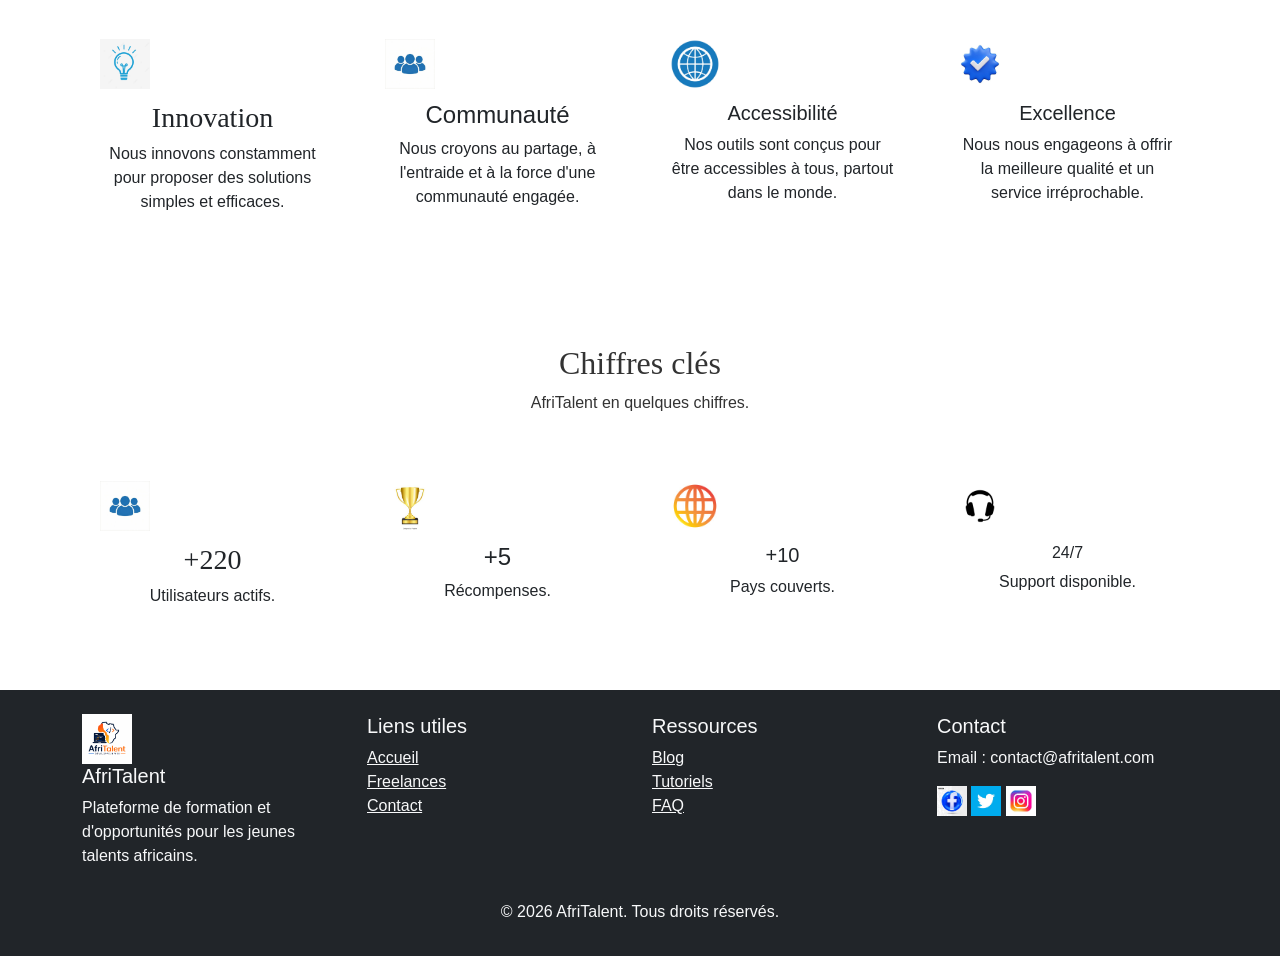
==== commit b76a1caa: "Déploiement : GitHub Pages activé, README finalisé et présentation PowerPoint" ====
--- a/about.html
+++ b/about.html
@@ -69,7 +69,7 @@
             <img src="IMAGE/diarra.jpg" width="210" alt="Photo de Mame Diarra Tall">
             <h3>Mame Diarra Tall</h3>
             <p>Développeuse Full Stack</p>
-            <img src="IMAGE/Application1.jpg" width="100" alt="Réseaux sociaux">
+            <img src="IMAGE/Application 1.jpg" width="100" alt="Réseaux sociaux">
           </div>
         </div>
         <div class="col-md-3">
@@ -85,7 +85,7 @@
             <img src="IMAGE/khady.jpg" width="195" alt="Photo de Khady Mbaye">
             <h5>Khady Mbaye</h5>
             <p>Responsable Marketing</p>
-            <img src="IMAGE/Application1.jpg" width="100" alt="Réseaux sociaux">
+            <img src="IMAGE/Application 1.jpg" width="100" alt="Réseaux sociaux">
           </div>
         </div>
         <div class="col-md-3">
@@ -219,7 +219,7 @@
 
   <!-- Bootstrap JS -->
   <script src="https://cdn.jsdelivr.net/npm/bootstrap@5.3.0/dist/js/bootstrap.bundle.min.js"></script>
-  <script src="js/main.js"></script>
+  <script src="js/main.Js"></script>
 
 </body>
 
